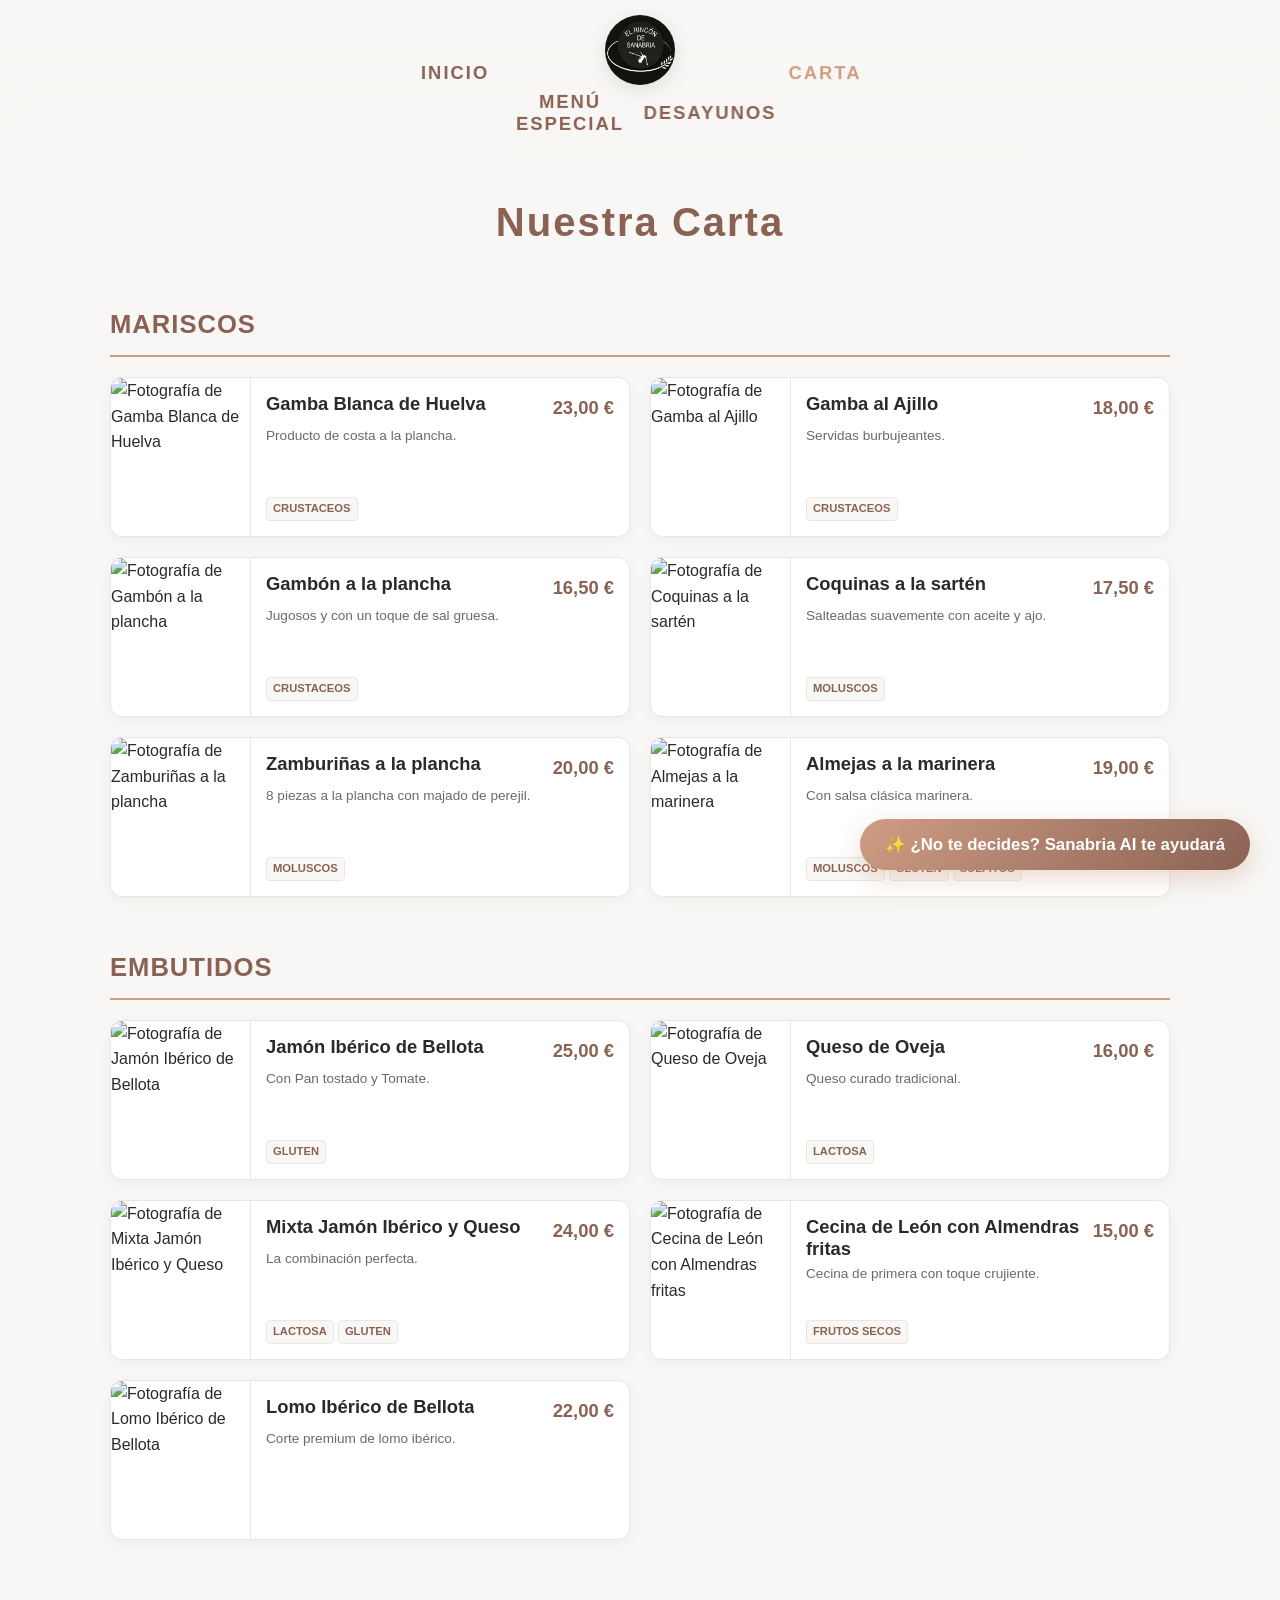
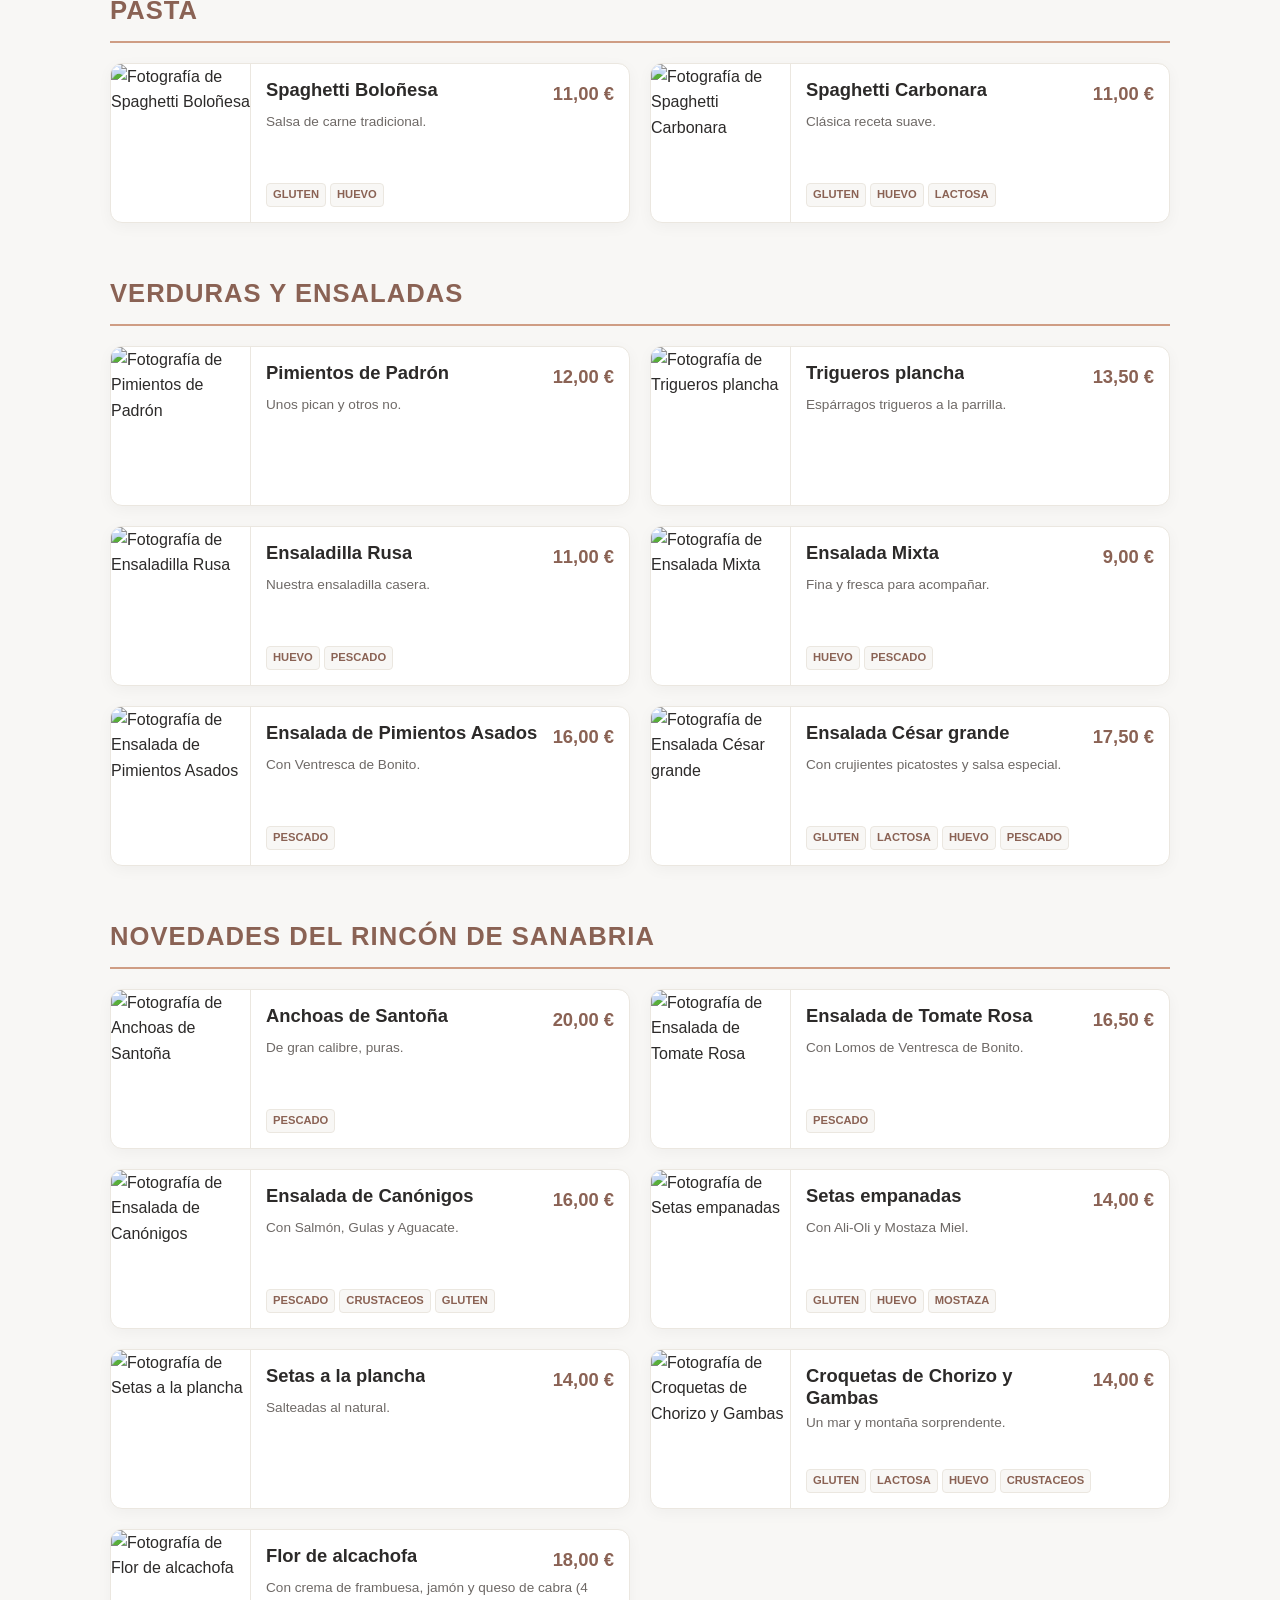
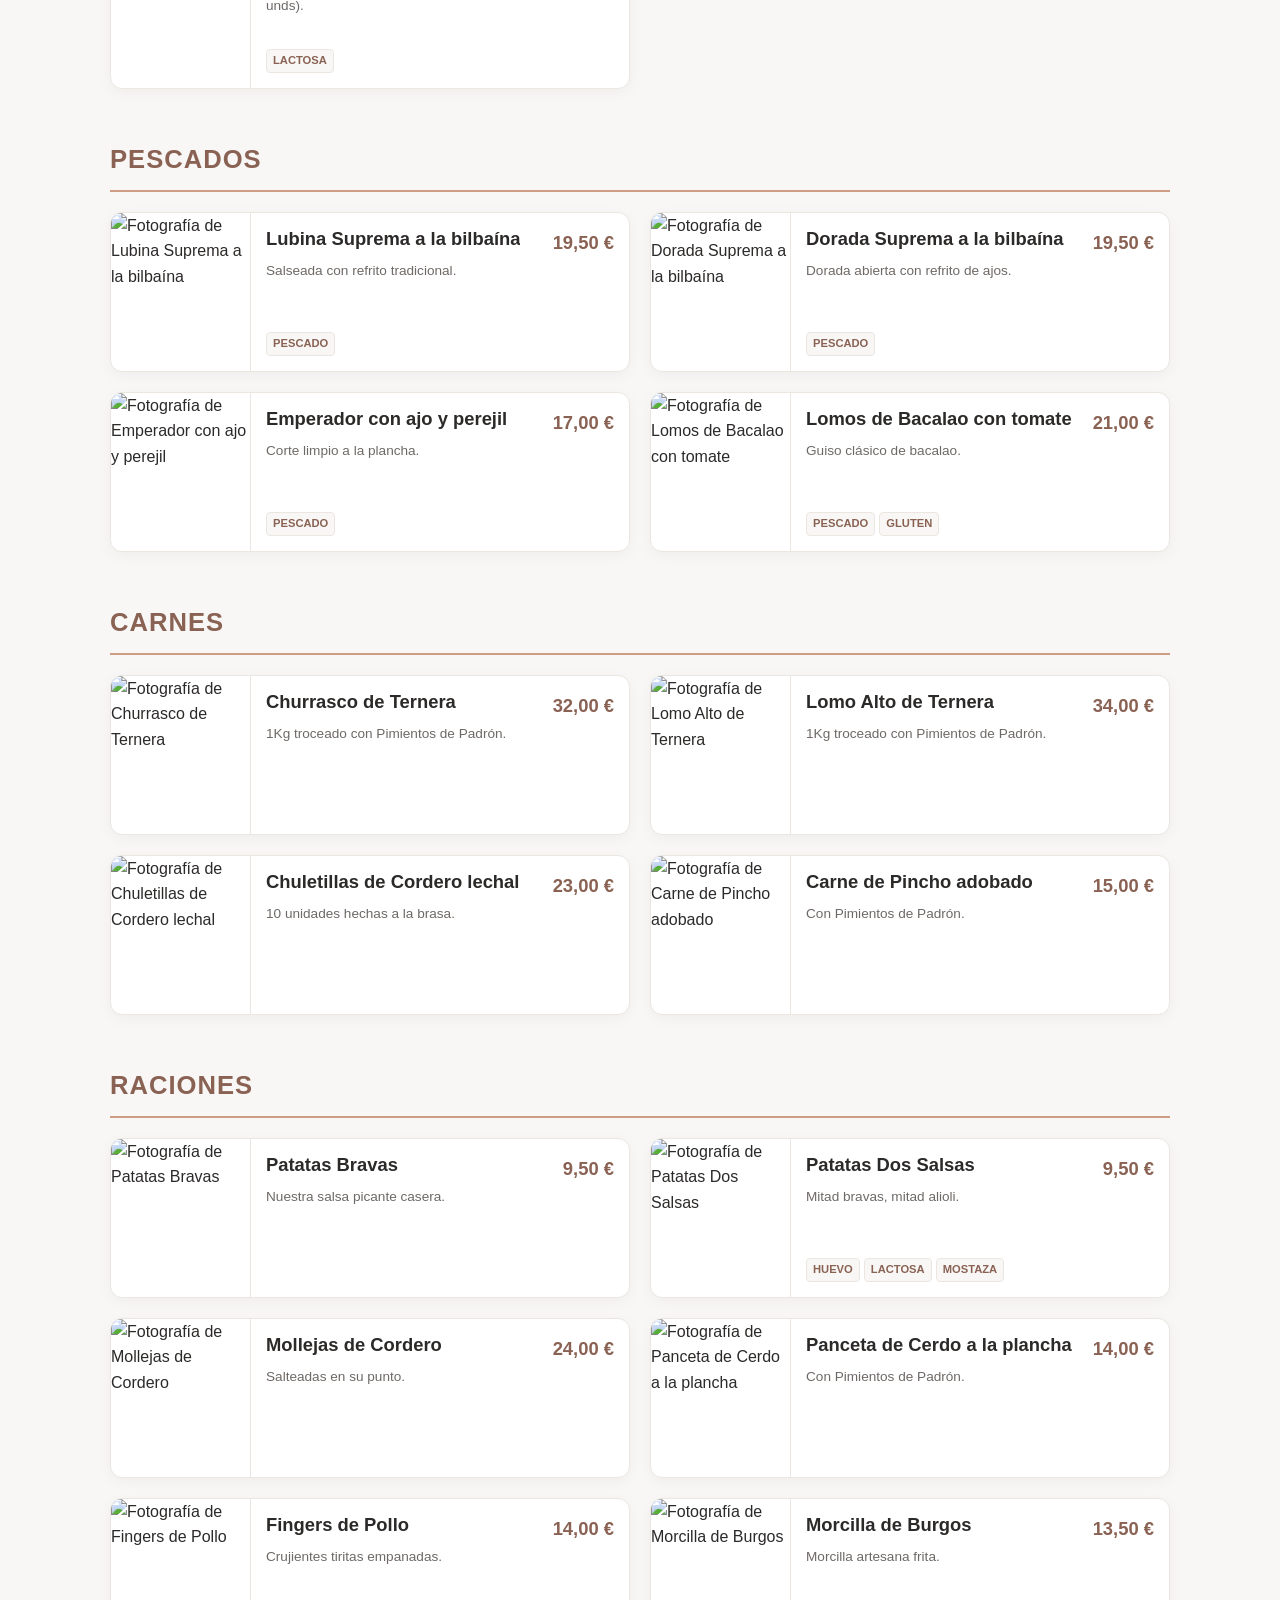
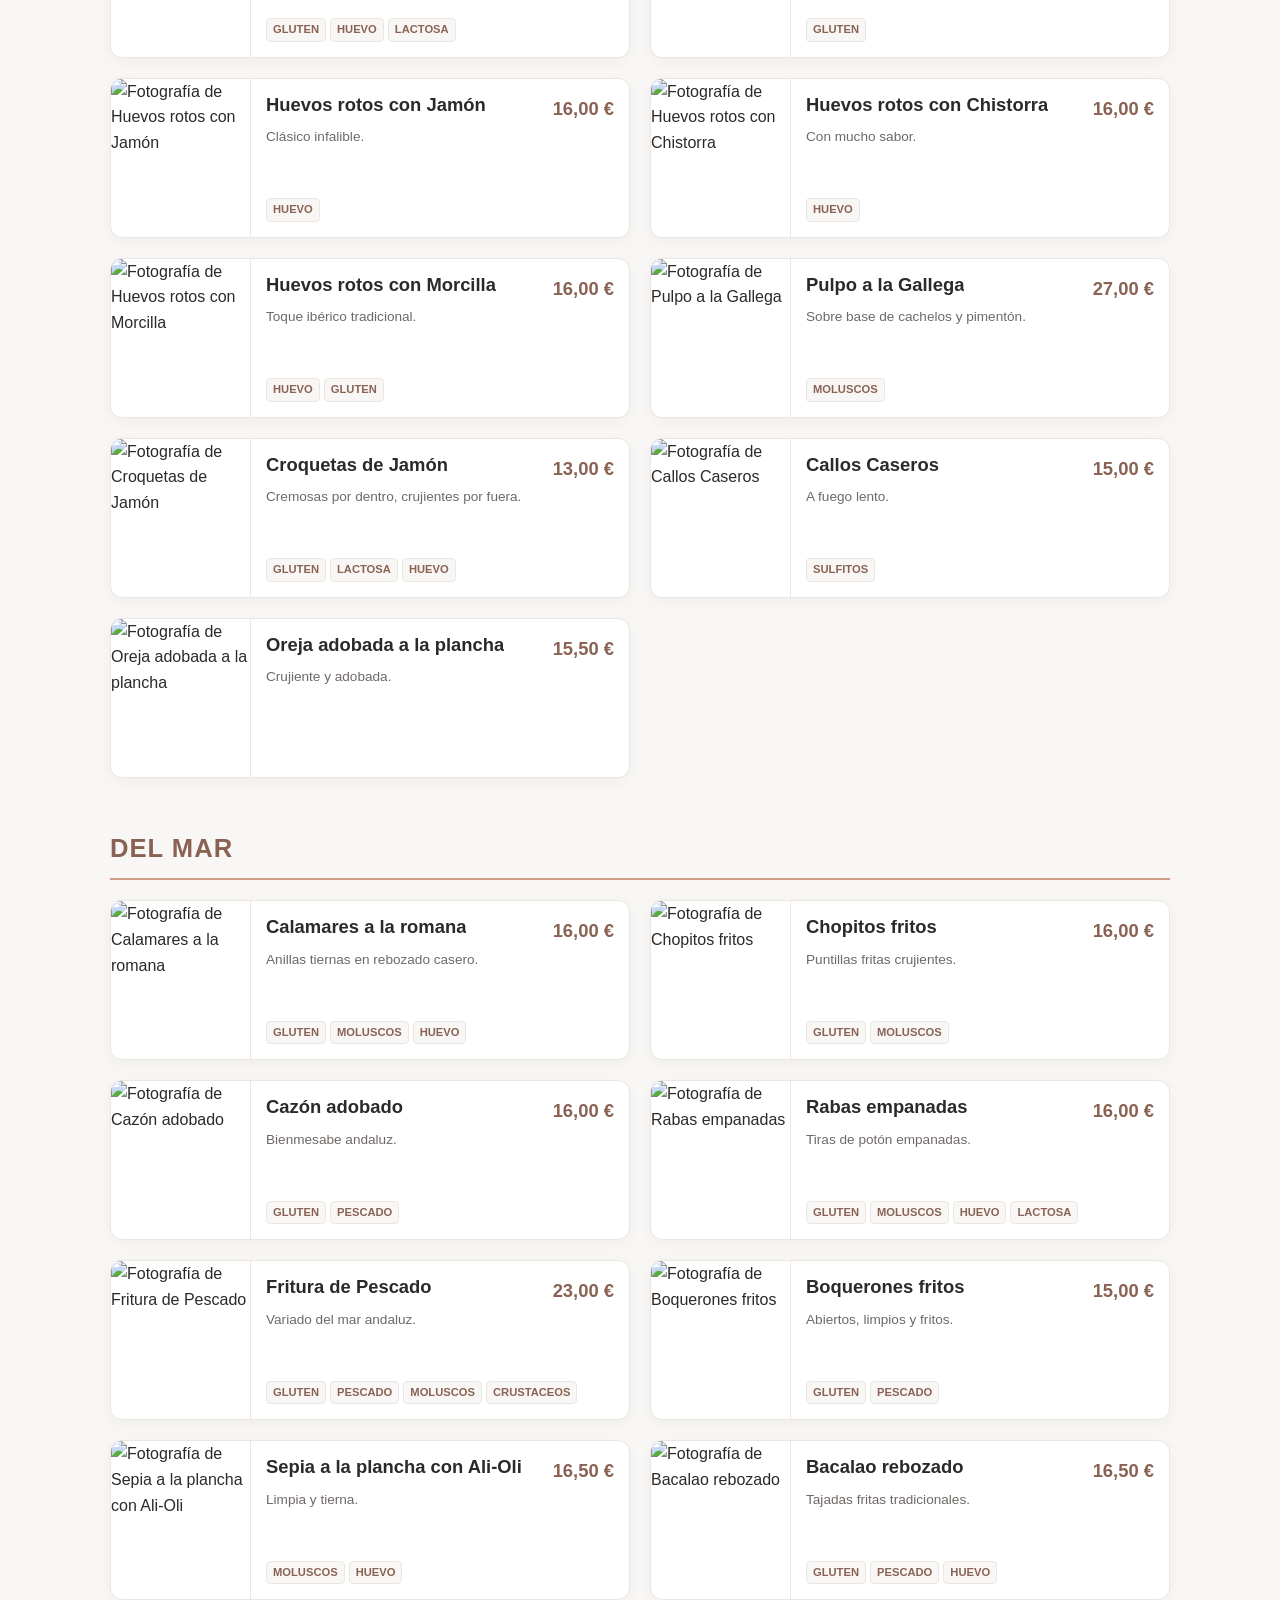
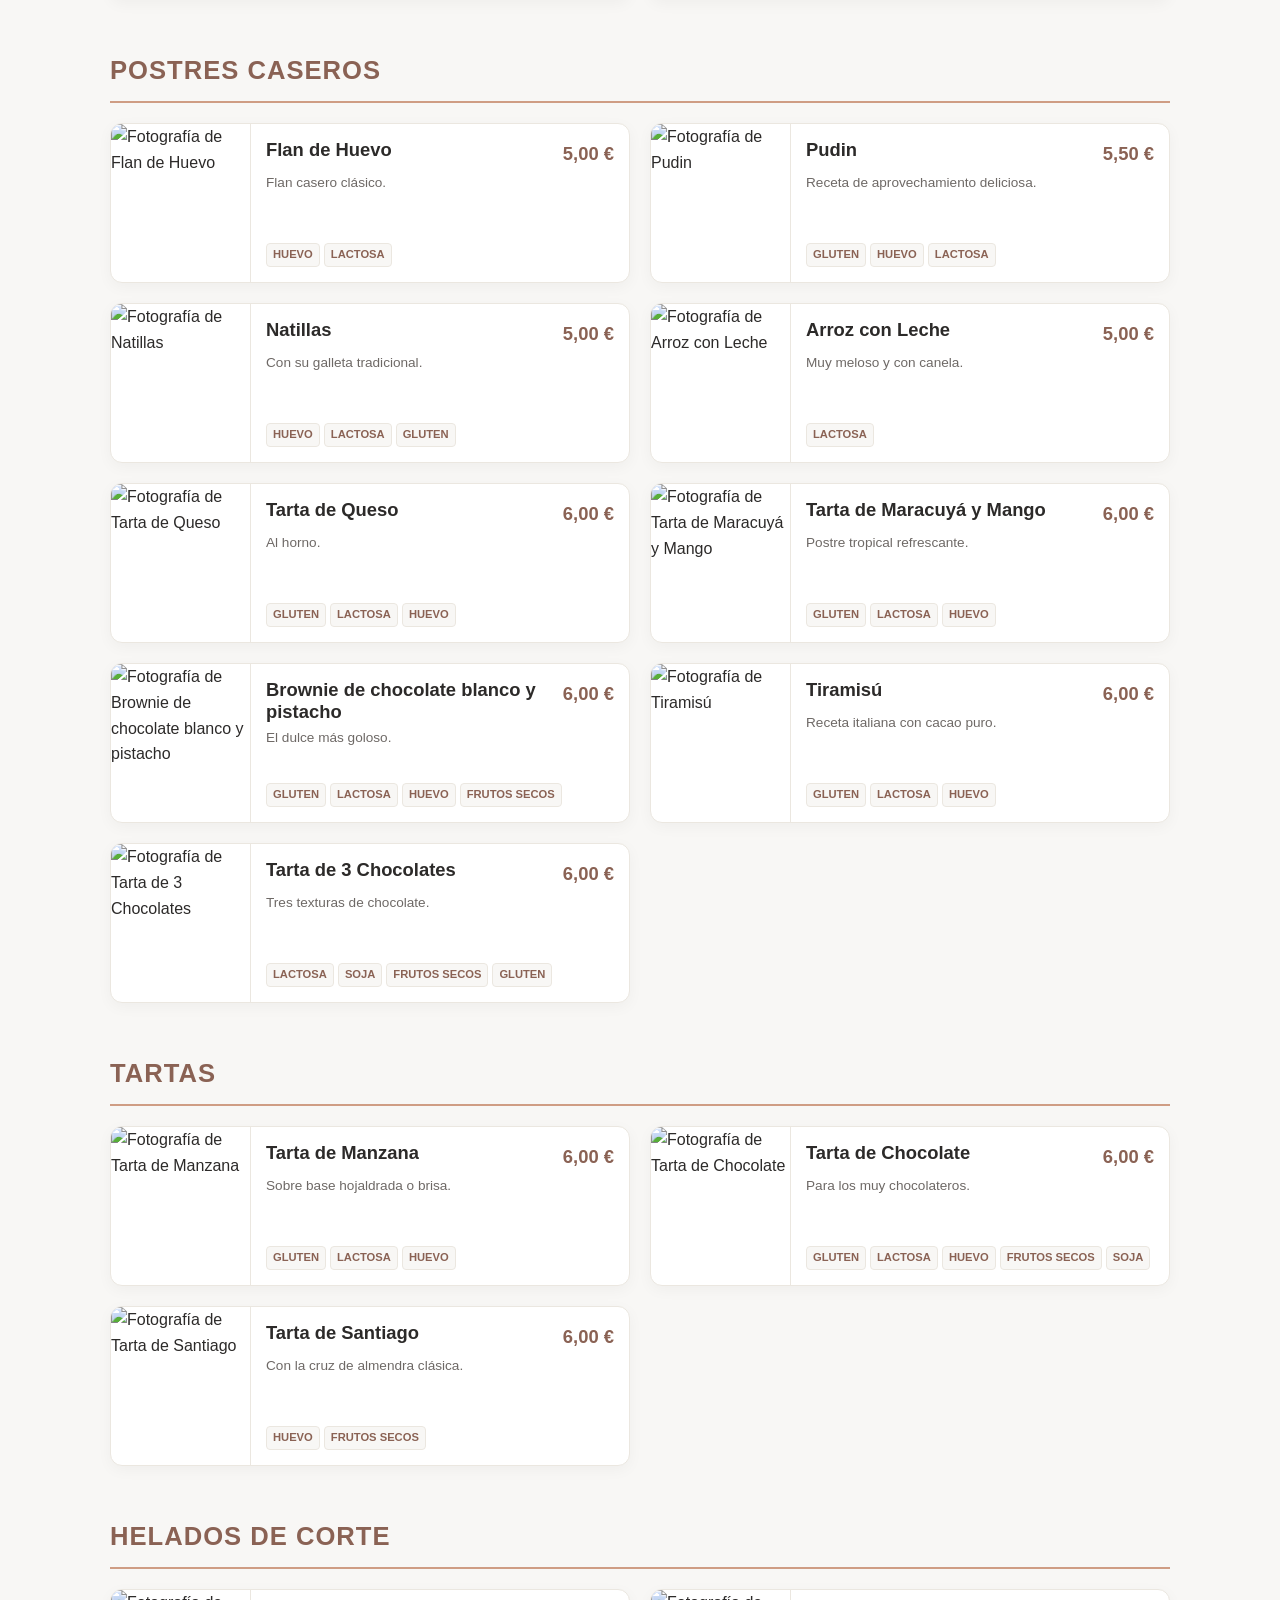
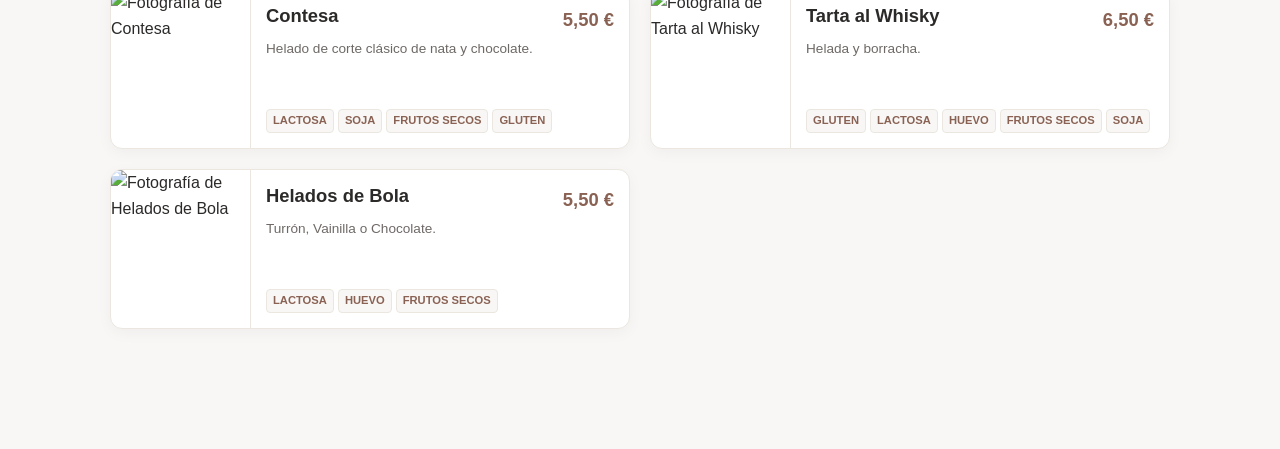
==== carta/carta.html @ c1ab72e9 "Versión inicial" ====
<!DOCTYPE html>
<html lang="es">
<head>
    <meta charset="UTF-8">
    <meta name="viewport" content="width=device-width, initial-scale=1.0">
    <title>Nuestra Carta Completa | El Rincón de Sanabria Madrid</title>
    <meta name="description" content="Explora la carta de El Rincón de Sanabria en Madrid. Deliciosas raciones clásicas, mariscos frescos de Huelva, carnes seleccionadas a la brasa y postres caseros tradicionales.">
    <link rel="stylesheet" href="../style.css">
    
    <script type="application/ld+json">
    {
      "@context": "https://schema.org",
      "@type": "Menu",
      "name": "Carta del Restaurante El Rincón de Sanabria",
      "description": "Menú completo que incluye mariscos, embutidos ibéricos, verduras, pescados frescos, carnes premium y repostería artesanal."
    }
    </script>
</head>
<body>
    <header class="top-nav">
        <div class="logo-container"><img src="../images/logo.png" alt="Logotipo Oficial El Rincón de Sanabria"></div>
        <nav class="nav-links">
            <a href="../index.html">Inicio</a>
            <a href="../menú especial/menu_especial.html">Menú<br>Especial</a>
            <a href="../desayunos/desayunos.html">Desayunos</a>
            <a href="carta.html" class="active">Carta</a>
        </nav>
    </header>

    <main class="container">
        <h1 class="text-center" style="font-size: 2.5rem; letter-spacing: 2px;">Nuestra Carta</h1>
        
        <section id="carta-container" style="padding-bottom: 80px;"></section>
    </main>

    <button class="ai-fab-floating" onclick="openWizard()" aria-label="Abrir recomendador de platos inteligente">
        ✨ ¿No te decides? Sanabria AI te ayudará
    </button>

    <div class="modal-overlay" id="modal-plato" role="dialog" aria-modal="true">
        <article class="modal-content">
            <button class="modal-close" onclick="cerrarPlato()" aria-label="Cerrar ventana">×</button>
            <img id="plato-img" class="dish-modal-img" src="" alt="Fotografía ampliada del plato seleccionado">
            <div class="dish-modal-body">
                <div style="display:flex; justify-content:space-between; align-items:flex-start; margin-bottom: 10px;">
                    <h2 id="plato-titulo" style="margin:0; line-height: 1.2; font-size: 1.5rem; color: var(--accent-terracotta);"></h2>
                    <span id="plato-precio" class="card-price" style="font-size: 1.4rem;"></span>
                </div>
                <p id="plato-desc" style="color:var(--text-muted); font-size:1.05rem; margin-bottom: 20px;"></p>
                <p id="plato-ingredientes" style="font-size:0.95rem; color: var(--text-main); margin-bottom: 10px;"></p>
                <div id="plato-alergenos" class="allergens-icons mt-2"></div>
            </div>
        </article>
    </div>

    <div class="modal-overlay" id="ia-modal" role="dialog" aria-modal="true">
        <div class="modal-content wizard-content">
            <button class="modal-close" onclick="closeWizard()" aria-label="Cerrar recomendador">×</button>
            
            <div class="wizard-step active" id="step-1">
                <h2 class="text-center" style="font-size:1.4rem;">Filtro de Alergias</h2>
                <div class="option-grid">
                    <button class="option-btn btn-allergy" data-val="gluten">Gluten</button>
                    <button class="option-btn btn-allergy" data-val="lactosa">Lactosa</button>
                    <button class="option-btn btn-allergy" data-val="crustaceos">Crustáceos</button>
                    <button class="option-btn btn-allergy" data-val="huevo">Huevo</button>
                    <button class="option-btn btn-allergy" data-val="pescado">Pescado</button>
                </div>
                <button class="btn-primary mt-2" onclick="nextStep(2)">Siguiente Paso</button>
            </div>

            <div class="wizard-step" id="step-2">
                <h2 class="text-center" style="font-size:1.4rem;">Ingredientes a evitar</h2>
                <input type="text" id="tags-input" class="tags-input" placeholder="Ej. cebolla, ajo... (Pulsa coma o Enter)">
                <div id="tags-container" style="min-height:40px"></div>
                <div class="flex-row">
                    <button class="btn-secondary" onclick="nextStep(1)">Atrás</button>
                    <button class="btn-primary" onclick="nextStep(3)">Siguiente</button>
                </div>
            </div>

            <div class="wizard-step" id="step-3">
                <h2 class="text-center" style="font-size:1.4rem;">¿Qué te apetece hoy?</h2>
                <div class="option-grid mt-2">
                    <button class="option-btn" onclick="procesarFiltros('ligero')">🥗 Algo ligero</button>
                    <button class="option-btn" onclick="procesarFiltros('tapeo')">🥘 Para compartir / Tapeo</button>
                    <button class="option-btn" onclick="procesarFiltros('contundente')">🥩 Contundente</button>
                    <button class="option-btn" onclick="procesarFiltros('dulce')">🍰 Dulce</button>
                </div>
                <button class="btn-secondary mt-2" onclick="nextStep(2)">Atrás</button>
            </div>

            <div class="wizard-step text-center" id="step-loading">
                <h2 style="color:var(--accent-terracotta)">Procesando... 🤖</h2>
                <p>Cruzando tus preferencias con nuestra cocina.</p>
            </div>

            <div class="wizard-step" id="step-results"></div>
        </div>
    </div>

    <script src="carta.js"></script>
</body>
</html>
---- style.css ----
/* ================= VARIABLES Y RESET (TEMA CLARO DEFINITIVO) ================= */
:root {
    --bg-color: #F8F7F5; 
    --surface-color: #FFFFFF; 
    --surface-light: #EBE7E0; 
    --text-main: #2C2A29; 
    --text-muted: #6E6966; 
    --accent-terracotta: #8a6254; 
    --accent-gold: #cf9d84; 
    --border-radius: 12px;
    --transition: all 0.3s cubic-bezier(0.25, 1, 0.5, 1);
}

* { box-sizing: border-box; margin: 0; padding: 0; font-family: 'Segoe UI', Tahoma, Geneva, Verdana, sans-serif; }

body { background-color: var(--bg-color); color: var(--text-main); line-height: 1.6; padding-top: 150px; overflow-x: hidden; }

/* ================= MENÚ SUPERIOR ================= */
.top-nav {
    position: fixed; top: 0; left: 0; width: 100%; height: 160px;
    display: flex; flex-direction: column; justify-content: flex-start; align-items: center;
    padding-top: 15px; z-index: 1000; pointer-events: none; 
}

.top-nav::before {
    content: ""; position: absolute; top: 0; left: 0; width: 100%; height: 100%;
    background: linear-gradient(180deg, rgba(248, 247, 245, 0.98) 0%, rgba(248, 247, 245, 0.85) 60%, transparent 100%);
    backdrop-filter: blur(12px); -webkit-backdrop-filter: blur(12px);
    mask-image: linear-gradient(to bottom, black 55%, transparent 100%);
    -webkit-mask-image: linear-gradient(to bottom, black 55%, transparent 100%);
    z-index: -1; pointer-events: none;
}

.top-nav * { pointer-events: auto; }

@keyframes logoCascade {
    0% { opacity: 0; transform: translate(-40px, 10px); }
    100% { opacity: 1; transform: translate(0, 0); }
}

.logo-container {
    position: relative; z-index: 10; opacity: 0;
    will-change: transform, opacity;
    animation: logoCascade 0.6s cubic-bezier(0.2, 0.8, 0.2, 1) forwards;
    animation-delay: 0.1s; 
}
.logo-container img { height: 70px; width: 70px; object-fit: cover; border-radius: 50%; filter: drop-shadow(0 4px 10px rgba(0,0,0,0.1)); }

.nav-links { position: relative; width: 100%; height: 40px; margin-top: 5px; }

.nav-links a {
    position: absolute; left: 50%; top: 50%; 
    background: transparent !important; text-decoration: none !important; border: none !important; outline: none !important;
    display: flex; flex-direction: column; justify-content: center; align-items: center; text-align: center; line-height: 1.2;
    color: var(--accent-terracotta); font-size: 1.15rem; font-weight: 800; letter-spacing: 2px; text-transform: uppercase;
    transition: color 0.3s ease, transform 0.3s ease;
    will-change: transform, opacity;
    opacity: 0;
    animation: windCascade 0.6s cubic-bezier(0.2, 0.8, 0.2, 1) forwards;
}

.nav-links a:nth-child(1) { --final-tX: -185px; --final-tY: -45px; animation-delay: 0.05s; } 
.nav-links a:nth-child(2) { --final-tX: -70px;  --final-tY: -5px;  animation-delay: 0.1s; } 
.nav-links a:nth-child(3) { --final-tX: 70px;   --final-tY: -5px;  animation-delay: 0.15s; } 
.nav-links a:nth-child(4) { --final-tX: 185px;  --final-tY: -45px; animation-delay: 0.2s; } 

@keyframes windCascade {
    0% { opacity: 0; transform: translate(calc(-50% + var(--final-tX) - 30px), calc(-50% + var(--final-tY) + 10px)); }
    100% { opacity: 1; transform: translate(calc(-50% + var(--final-tX)), calc(-50% + var(--final-tY))); }
}

.nav-links a:hover, .nav-links a.active {
    color: var(--accent-gold);
    transform: translate(calc(-50% + var(--final-tX)), calc(-50% + var(--final-tY) - 3px)) scale(1.05);
}

/* ================= DISEÑO BASE Y TARJETAS ================= */
.container { max-width: 1100px; margin: 0 auto; padding: 40px 20px; }
h1, h2, h3 { color: var(--accent-terracotta); margin-bottom: 15px; }
.text-center { text-align: center; }
.mt-2 { margin-top: 20px; } .mb-2 { margin-bottom: 20px; }

.category-title { font-size: 1.6rem; color: var(--accent-terracotta); margin: 50px 0 20px 0; text-transform: uppercase; border-bottom: 2px solid var(--accent-gold); padding-bottom: 10px; display: block; letter-spacing: 1px; }

.grid-menu { display: grid; grid-template-columns: repeat(auto-fill, minmax(300px, 1fr)); gap: 20px; margin-top: 30px; }
.card { background: var(--surface-color); border-radius: var(--border-radius); overflow: hidden; box-shadow: 0 4px 15px rgba(0,0,0,0.04); border: 1px solid var(--surface-light); display: flex; flex-direction: column; height: auto; min-height: 420px; color: var(--text-main); }
.card-img { width: 100%; height: 200px; min-height: 200px; object-fit: cover; }
.card-body { padding: 20px; flex-grow: 1; display: flex; flex-direction: column; }
.card-header { display: flex; justify-content: space-between; align-items: flex-start; margin-bottom: 10px; }
.card-title { font-size: 1.15rem; font-weight: 700; color: var(--text-main); margin: 0; line-height: 1.3; }
.card-price { color: var(--accent-terracotta); font-weight: 800; font-size: 1.15rem; white-space: nowrap; }
.card-desc { color: var(--text-muted); font-size: 0.9rem; margin-bottom: 15px; }

/* ================= TARJETAS HORIZONTALES (LA CARTA) ================= */
.grid-menu-horizontal { display: grid; grid-template-columns: repeat(auto-fill, minmax(450px, 1fr)); gap: 20px; }
.card-horizontal {
    background: var(--surface-color); 
    border-radius: var(--border-radius); 
    overflow: hidden;
    box-shadow: 0 4px 15px rgba(0,0,0,0.04); 
    border: 1px solid var(--surface-light);
    display: flex; flex-direction: row; cursor: pointer; transition: var(--transition); 
    height: 160px; /* <--- FIJADO: Para que sean todas iguales en PC */
    color: var(--text-main);
}
.card-horizontal:hover { transform: translateY(-4px); border-color: var(--accent-gold); box-shadow: 0 8px 25px rgba(0,0,0,0.08); }
.card-img-left { width: 140px; min-width: 140px; height: 100%; object-fit: cover; border-right: 1px solid var(--surface-light); }
.card-body-horizontal { padding: 15px; display: flex; flex-direction: column; width: 100%; overflow: hidden; }
.card-header-horizontal { display: flex; justify-content: space-between; align-items: flex-start; margin-bottom: 5px; gap: 10px; }
.card-title-horizontal { font-size: 1.15rem; font-weight: 700; color: var(--text-main); margin: 0; line-height: 1.2; display: -webkit-box; -webkit-line-clamp: 2; -webkit-box-orient: vertical; overflow: hidden; }
.card-desc-horizontal { color: var(--text-muted); font-size: 0.85rem; line-height: 1.3; display: -webkit-box; -webkit-line-clamp: 2; -webkit-box-orient: vertical; overflow: hidden; margin-bottom: 5px; }
.allergens-icons { margin-top: auto; display: flex; flex-wrap: wrap; gap: 4px; overflow: hidden; max-height: 24px; }
.allergens-icons span { display: inline-block; background: var(--bg-color); border: 1px solid var(--surface-light); padding: 2px 6px; border-radius: 4px; color: var(--accent-terracotta); font-weight: 700; font-size: 0.70rem; white-space: nowrap; }

/* ================= CUADRO DE MENÚ ESPECIAL ================= */
.special-menu-box { background: var(--surface-color); border: 2px solid var(--accent-gold); padding: 50px 40px; border-radius: var(--border-radius); text-align: center; box-shadow: 0 10px 30px rgba(0,0,0,0.03); max-width: 750px; margin: 20px auto 60px; color: var(--text-main); }
.special-menu-box h3 { font-size: 1.3rem; letter-spacing: 1px; margin-top: 30px; color: var(--accent-terracotta); text-transform: uppercase; font-weight: 700; }
.special-menu-list { list-style: none; padding: 0; margin: 15px 0 30px; }
.special-menu-list li { margin-bottom: 10px; font-size: 1.1rem; color: var(--text-main); }

/* ================= BOTONES FLOTANTES Y MODALES ================= */
.ai-fab-floating {
    position: fixed; bottom: 30px; right: 30px; z-index: 1000;
    background: linear-gradient(135deg, var(--accent-gold), var(--accent-terracotta));
    color: #ffffff; border: none; padding: 15px 25px; font-size: 1.05rem; font-weight: bold;
    border-radius: 50px; cursor: pointer; box-shadow: 0 8px 25px rgba(207, 157, 132, 0.4);
    transition: transform 0.2s ease, box-shadow 0.2s ease;
}
.ai-fab-floating:active { transform: scale(0.95); }

.scroll-action-btn {
    position: fixed; left: 30px; bottom: 30px; z-index: 1000;
    width: 55px; height: 55px; background: var(--surface-color);
    border: 1px solid var(--surface-light); border-radius: 50%;
    display: flex; justify-content: center; align-items: center;
    cursor: pointer; box-shadow: 0 4px 15px rgba(0,0,0,0.08);
    transition: all 0.5s cubic-bezier(0.25, 1, 0.5, 1);
}
.scroll-action-btn:hover { background: var(--accent-gold); border-color: var(--accent-gold); }
.scroll-arrow { width: 14px; height: 14px; border-bottom: 3px solid var(--accent-terracotta); border-right: 3px solid var(--accent-terracotta); transform: translateY(-3px) rotate(45deg); transition: all 0.3s ease; }
.scroll-action-btn:hover .scroll-arrow { border-color: #ffffff; }
.scroll-action-btn.flipped { transform: rotate(180deg); }

/* MODAL / POPUPS */
.modal-overlay {
    position: fixed; top: 0; left: 0; width: 100%; height: 100%;
    background: rgba(248, 247, 245, 0.85); backdrop-filter: blur(8px);
    display: flex; justify-content: center; align-items: center; z-index: 2000; padding: 20px;
    opacity: 0; visibility: hidden; transition: opacity 0.3s ease, visibility 0.3s ease;
}
.modal-overlay.active { opacity: 1; visibility: visible; }
.modal-content {
    background: var(--surface-color); width: 100%; max-width: 500px;
    border-radius: var(--border-radius); position: relative; max-height: 90vh; overflow-y: auto; 
    box-shadow: 0 20px 50px rgba(0,0,0,0.15); transform: scale(0.8); transition: transform 0.4s cubic-bezier(0.175, 0.885, 0.32, 1.275);
    border: 1px solid var(--surface-light);
}
.modal-overlay.active .modal-content { transform: scale(1); }
.dish-modal-img { width: 100%; height: 250px; object-fit: cover; border-bottom: 1px solid var(--surface-light); }
.dish-modal-body { padding: 30px; }
.modal-close {
    position: absolute; top: 15px; right: 15px; background: rgba(255,255,255,0.9); border: 1px solid var(--surface-light); color: var(--text-main);
    width: 35px; height: 35px; border-radius: 50%; font-size: 1.2rem; cursor: pointer; display: flex; justify-content: center; align-items: center;
    transition: background 0.2s; backdrop-filter: blur(4px); box-shadow: 0 2px 10px rgba(0,0,0,0.1);
}
.modal-close:hover { background: var(--accent-gold); color: white; border-color: var(--accent-gold); }

/* WIZARD IA (EL BOT DE LA CARTA) */
.wizard-content { padding: 30px; }
.wizard-step { display: none; flex-direction: column; gap: 15px; }
.wizard-step.active { display: flex; animation: fadeIn 0.3s; }
@keyframes fadeIn { from { opacity: 0; transform: translateY(10px); } to { opacity: 1; transform: translateY(0); } }
.option-grid { display: flex; flex-wrap: wrap; gap: 10px; justify-content: center; }
.option-btn { background: var(--bg-color); color: var(--text-main); border: 1px solid var(--surface-light); padding: 10px 15px; border-radius: 8px; cursor: pointer; flex-grow: 1; text-align: center; transition: all 0.2s;}
.option-btn.selected { background: rgba(207, 157, 132, 0.15); border-color: var(--accent-gold); color: var(--accent-terracotta); font-weight: bold;}
.tags-input { width: 100%; background: var(--bg-color); border: 1px solid var(--surface-light); padding: 12px; border-radius: 8px; color: var(--text-main); outline: none; margin-bottom: 10px;}
.tag { background: var(--accent-gold); color: #fff; padding: 4px 10px; border-radius: 12px; font-size: 0.85rem; display: inline-flex; align-items: center; gap: 5px; margin: 2px;}
.btn-primary { background: var(--accent-terracotta); color: white; border: none; padding: 12px; border-radius: 8px; cursor: pointer; font-weight: bold; width: 100%; margin-top: 10px; transition: 0.2s;}
.btn-primary:active { transform: scale(0.95); }
.btn-secondary { background: transparent; color: var(--text-muted); border: 1px solid var(--text-muted); padding: 12px; border-radius: 8px; cursor: pointer; width: 100%; margin-top: 10px;}
.flex-row { display: flex; gap: 10px; }


/* ================= SECCIÓN COMPLEMENTOS (SERVICIOS Y PAGOS) ================= */
.services-section { padding: 60px 20px; background-color: var(--bg-color); border-top: 1px solid var(--surface-light); }
.services-grid { display: flex; flex-wrap: wrap; justify-content: center; gap: 40px; margin-top: 40px; max-width: 1000px; margin-inline: auto; }
.service-item { display: flex; flex-direction: column; align-items: center; text-align: center; width: 130px; color: var(--accent-terracotta); }
.service-item i { font-size: 2.5rem; margin-bottom: 15px; color: var(--accent-terracotta); transition: transform 0.3s; }
.service-item:hover i { transform: scale(1.1); }
.service-item span { font-size: 0.9rem; color: var(--text-main); font-weight: 500; }

.payments-section { padding: 50px 20px; background-color: #A39B98; color: white; text-align: center; }
.payments-section h2 { color: white; border: none; font-size: 2rem; }
.payments-grid { display: flex; flex-wrap: wrap; justify-content: center; gap: 40px; margin-top: 30px; max-width: 900px; margin-inline: auto; }
.payment-item { display: flex; flex-direction: column; align-items: center; }
.payment-item i { font-size: 3.5rem; margin-bottom: 10px; }
.payment-item span { font-size: 0.9rem; font-weight: bold; }

/* ================= FOOTER ================= */
.main-footer { background-color: #3B3633; color: white; padding: 60px 20px 20px; font-size: 0.95rem; }
.footer-content { display: flex; flex-wrap: wrap; justify-content: space-between; max-width: 1100px; margin: 0 auto; gap: 40px; }
.footer-contact { display: flex; flex-direction: column; gap: 15px; max-width: 400px; }
.contact-row { display: flex; align-items: flex-start; gap: 15px; }
.contact-row i { font-size: 1.2rem; margin-top: 3px; }
.contact-row a, .contact-row span { color: white; text-decoration: none; transition: color 0.3s; }
.contact-row a:hover { color: var(--accent-gold); }
.btn-mapa { display: inline-block; background: var(--accent-gold); color: white; padding: 10px 20px; border-radius: 6px; font-weight: bold; text-decoration: none; border: none; margin-top: 10px; transition: 0.3s; width: fit-content; }
.btn-mapa:hover { background: var(--accent-terracotta); }
.footer-message h3 { color: white; font-size: 1.8rem; margin-bottom: 15px; }
.footer-bottom { max-width: 1100px; margin: 50px auto 0; padding-top: 20px; border-top: 1px solid rgba(255,255,255,0.1); display: flex; flex-wrap: wrap; justify-content: space-between; align-items: center; font-size: 0.85rem; color: #b3b3b3; }
.footer-links a { color: #b3b3b3; text-decoration: none; margin-left: 15px; }
.footer-links a:hover { color: white; }

/* ================= CARRUSEL INICIO ================= */
.carousel-wrapper { position: relative; width: 100%; height: 70vh; min-height: 450px; max-height: 700px; overflow: hidden; margin-bottom: 30px; margin-top: -60px; }
.carousel-wrapper::before { content: ""; position: absolute; top: 0; left: 0; width: 100%; height: 150px; background: linear-gradient(to bottom, rgba(248, 247, 245, 0.8) 0%, transparent 100%); z-index: 5; pointer-events: none; }
.carousel-track { display: flex; width: 100%; height: 100%; overflow-x: auto; overflow-y: hidden; scroll-snap-type: x mandatory; -ms-overflow-style: none; scrollbar-width: none; }
.carousel-track::-webkit-scrollbar { display: none; }
.carousel-slide { position: relative; flex: 0 0 100%; width: 100%; height: 100%; scroll-snap-align: start; scroll-snap-stop: always; }
.carousel-img { width: 100%; height: 100%; object-fit: cover; }
.carousel-text-container { position: absolute; bottom: 0; left: 0; width: 100%; padding: 120px 20px 50px 20px; background: linear-gradient(to top, var(--bg-color) 0%, rgba(248,247,245,0.95) 45%, transparent 100%); display: flex; flex-direction: column; align-items: center; justify-content: flex-end; text-align: center; }
.carousel-text-container h1, .carousel-text-container h2 { font-size: 2.2rem; margin-bottom: 5px; line-height: 1.2; color: var(--accent-terracotta); }
.carousel-text-container p { font-size: 1.05rem; margin-bottom: 10px; color: var(--text-main); max-width: 800px; }
.btn-hero { display: inline-block; margin-top: 10px; padding: 12px 30px; background-color: var(--accent-gold); color: #fff; text-decoration: none; font-size: 1.05rem; font-weight: bold; border-radius: 30px; box-shadow: 0 4px 15px rgba(207, 157, 132, 0.5); transition: all 0.3s ease; pointer-events: auto; }
.btn-hero:hover { background: var(--accent-terracotta); transform: translateY(-3px); box-shadow: 0 6px 20px rgba(138, 98, 84, 0.4); }
.carousel-btn { position: absolute; top: 50%; transform: translateY(-50%); background: rgba(255, 255, 255, 0.8); color: var(--accent-terracotta); border: 1px solid var(--surface-light); width: 50px; height: 50px; border-radius: 50%; font-size: 1.5rem; cursor: pointer; z-index: 10; display: flex; justify-content: center; align-items: center; backdrop-filter: blur(5px); transition: all 0.3s ease; box-shadow: 0 4px 10px rgba(0,0,0,0.1); }
.carousel-btn:hover { background: var(--accent-gold); color: white; border-color: var(--accent-gold); transform: translateY(-50%) scale(1.1); }
.carousel-prev { left: 30px; } .carousel-next { right: 30px; }
.carousel-indicators { position: absolute; bottom: 15px; left: 50%; transform: translateX(-50%); display: flex; gap: 10px; z-index: 10; align-items: center; }
.indicator-dot { width: 14px; height: 8px; background: rgba(0,0,0,0.15); border-radius: 8px; cursor: pointer; transition: all 0.4s cubic-bezier(0.25, 1, 0.5, 1); pointer-events: auto; }
.indicator-dot.active { background: var(--accent-terracotta); width: 32px; box-shadow: 0 0 12px rgba(138, 98, 84, 0.4); }

/* ================= DISPOSITIVOS MÓVILES (REGLAS DE SIMETRÍA) ================= */
@media (max-width: 768px) {
    body { padding-top: 140px; }
    .top-nav { height: 140px; padding-top: 10px; }
    .logo-container img { height: 55px; width: 55px; } 
    
    .nav-links a { font-size: 0.95rem; letter-spacing: 1px; }
    .nav-links a:nth-child(1) { --final-tX: -135px; --final-tY: -35px; }
    .nav-links a:nth-child(2) { --final-tX: -55px;  --final-tY: 0px; }
    .nav-links a:nth-child(3) { --final-tX: 55px;   --final-tY: 0px; }
    .nav-links a:nth-child(4) { --final-tX: 135px;  --final-tY: -35px; }
    
    .grid-menu-horizontal { grid-template-columns: 1fr; }
    
    /* <--- AQUÍ ESTÁ LA MAGIA PARA LA SIMETRÍA EN MÓVIL ---> */
    .card-horizontal { height: 150px; } /* Altura fija para forzar simetría perfecta */
    .card-img-left { width: 120px; min-width: 120px; }
    .card-title-horizontal { font-size: 1.05rem; }
    
    .ai-fab-floating { bottom: 20px; right: 20px; padding: 12px 20px; font-size: 0.95rem; }
    .scroll-action-btn { bottom: 20px; left: 20px; width: 45px; height: 45px; }
    .category-title { font-size: 1.4rem; margin-top: 40px; }
    
    .carousel-wrapper { height: 55vh; min-height: 400px; }
    .carousel-text-container h1, .carousel-text-container h2 { font-size: 1.7rem; }
    .carousel-text-container p { font-size: 0.95rem; padding: 0 10px; }
    .carousel-btn { display: none !important; }
    .carousel-text-container { padding: 80px 15px 45px 15px; }

    .footer-content { flex-direction: column; gap: 30px; text-align: center; }
    .footer-contact { align-items: center; margin: 0 auto; }
    .contact-row { justify-content: center; }
    .footer-message { align-items: center; }
    .footer-bottom { flex-direction: column; text-align: center; gap: 10px; }
    .footer-links a { margin: 0 5px; }
}
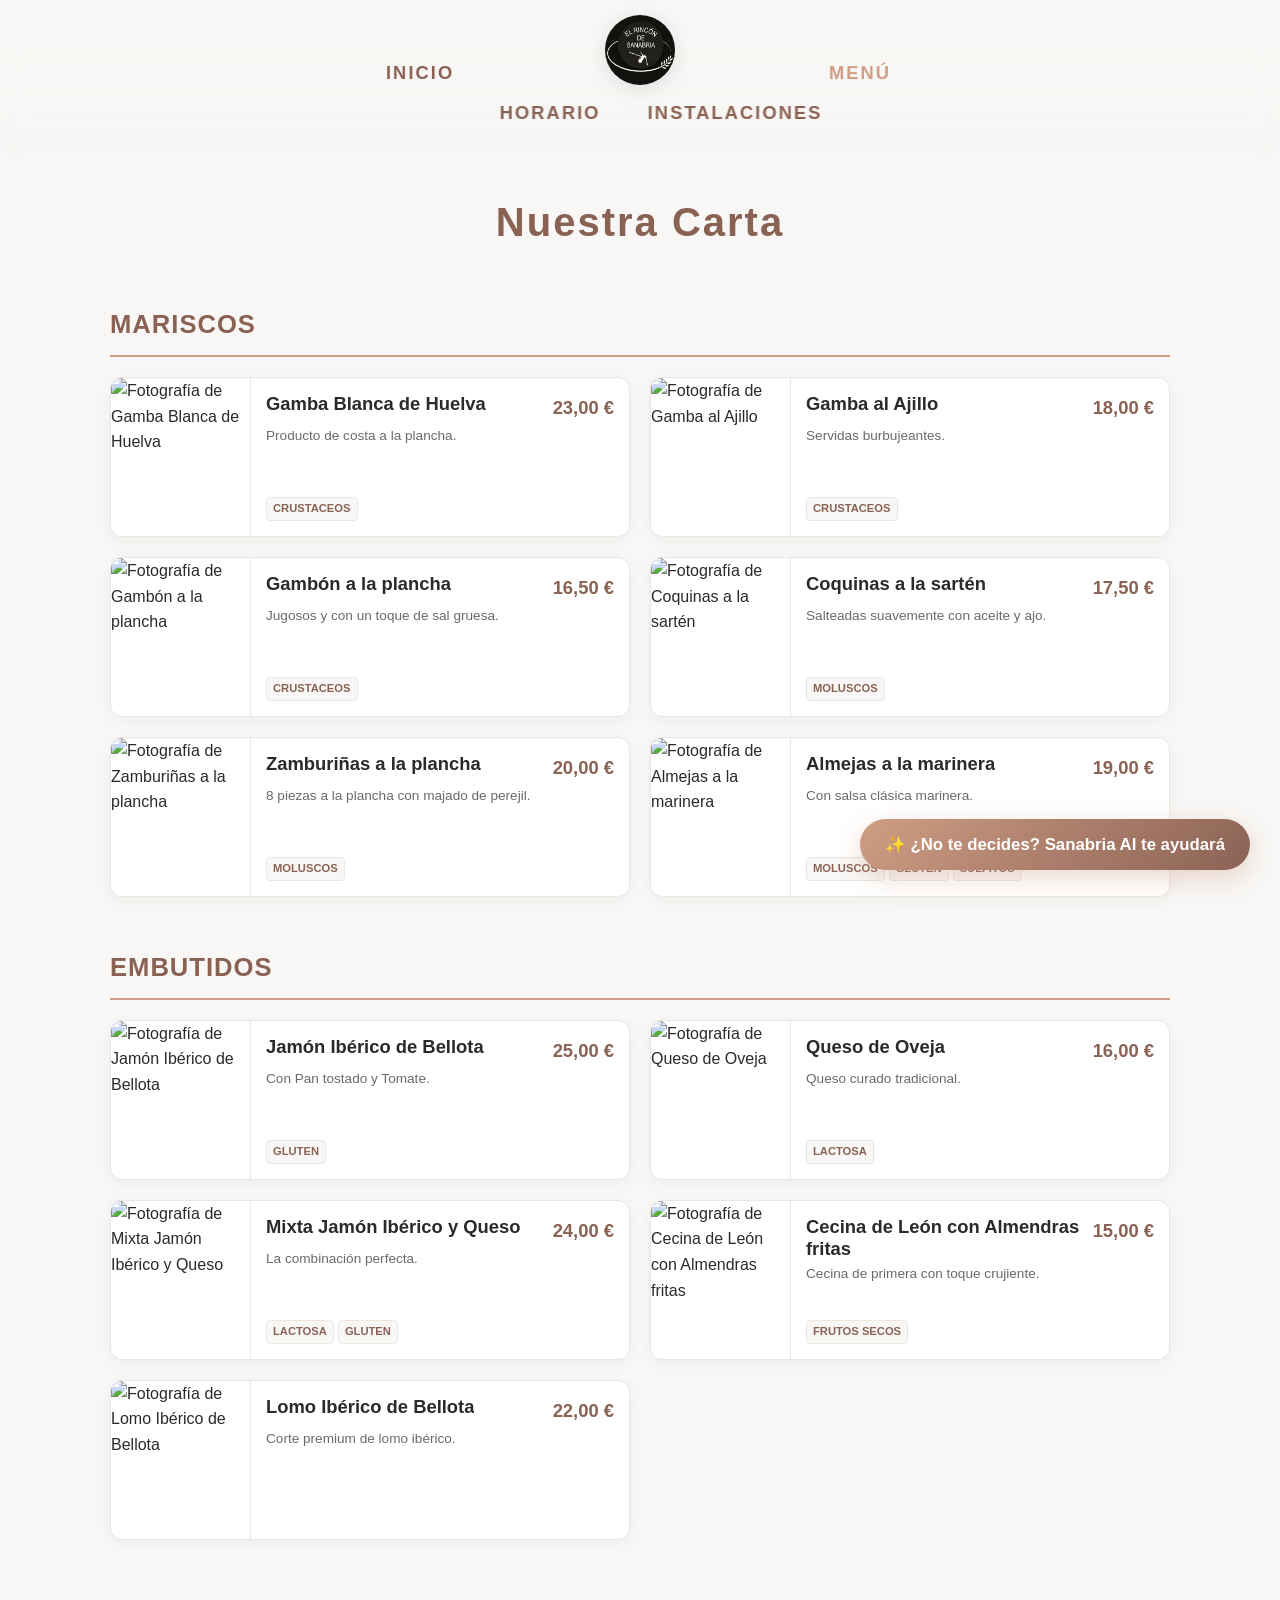
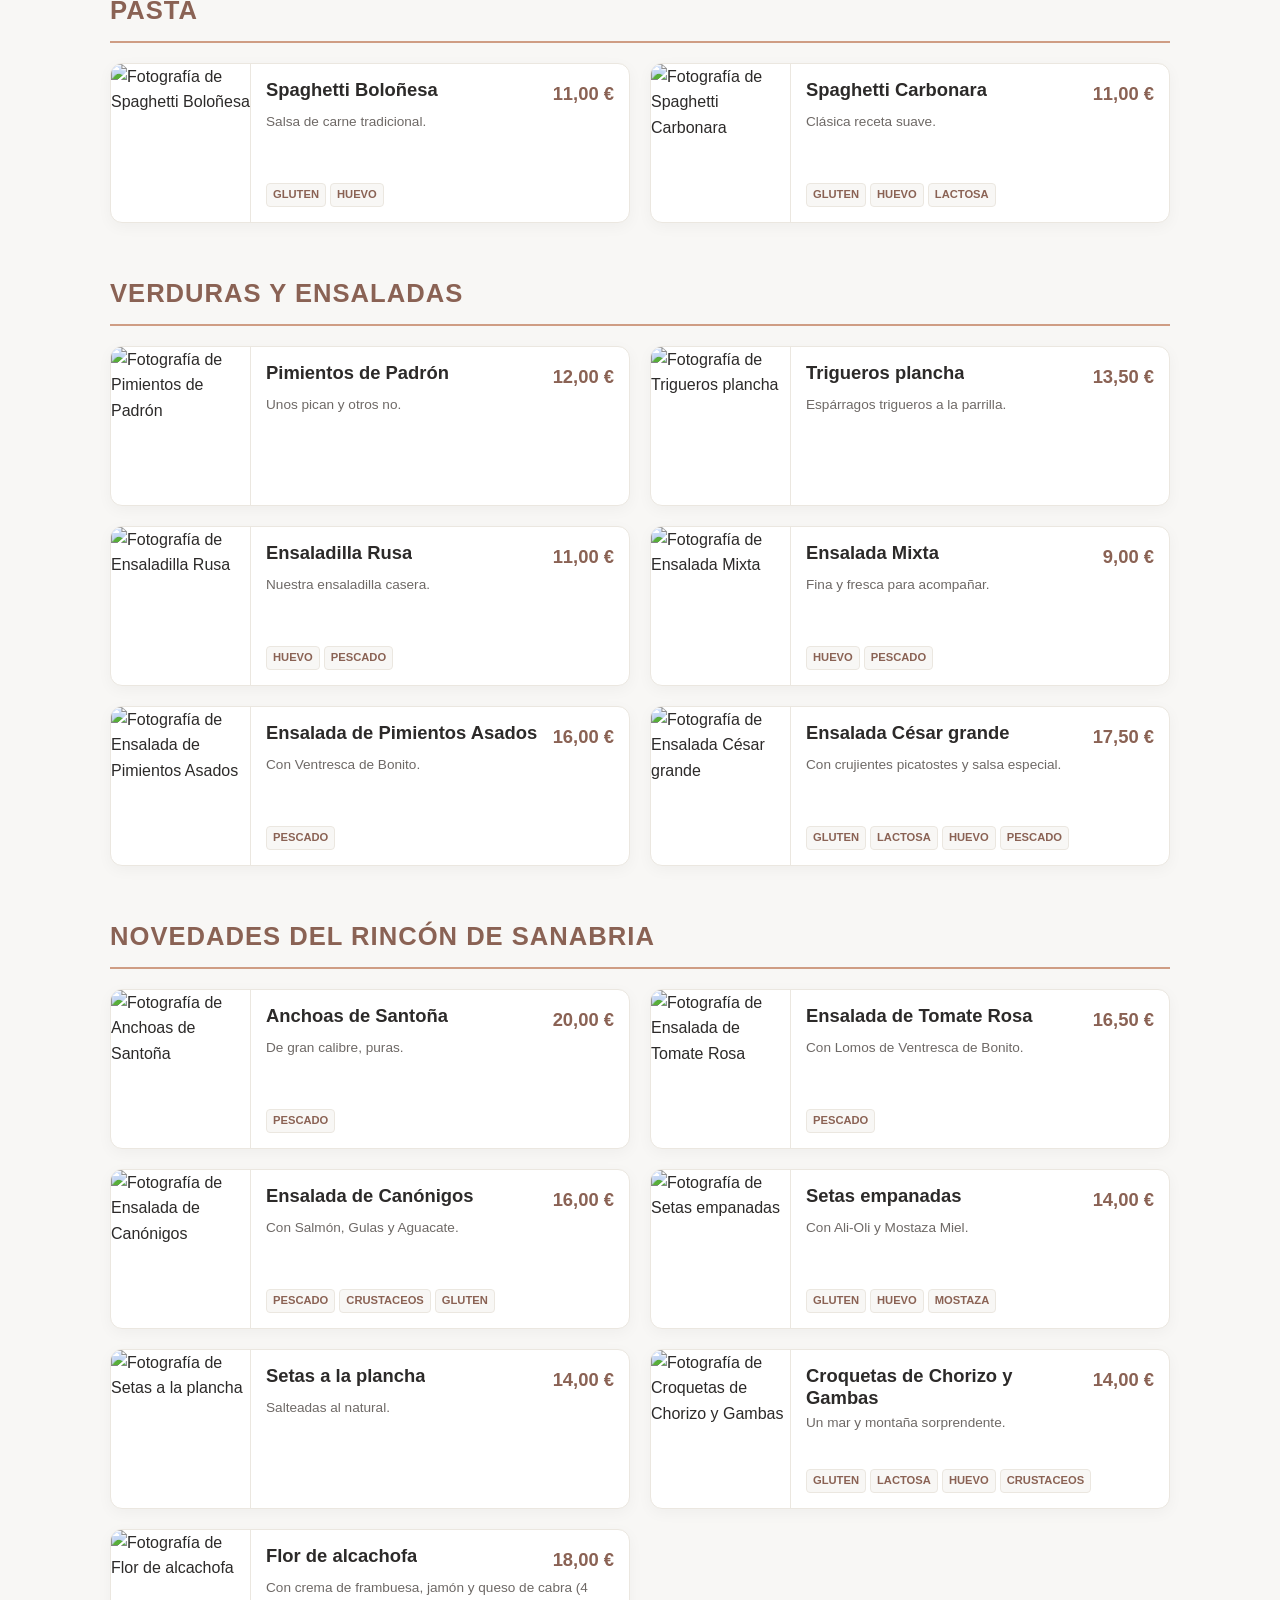
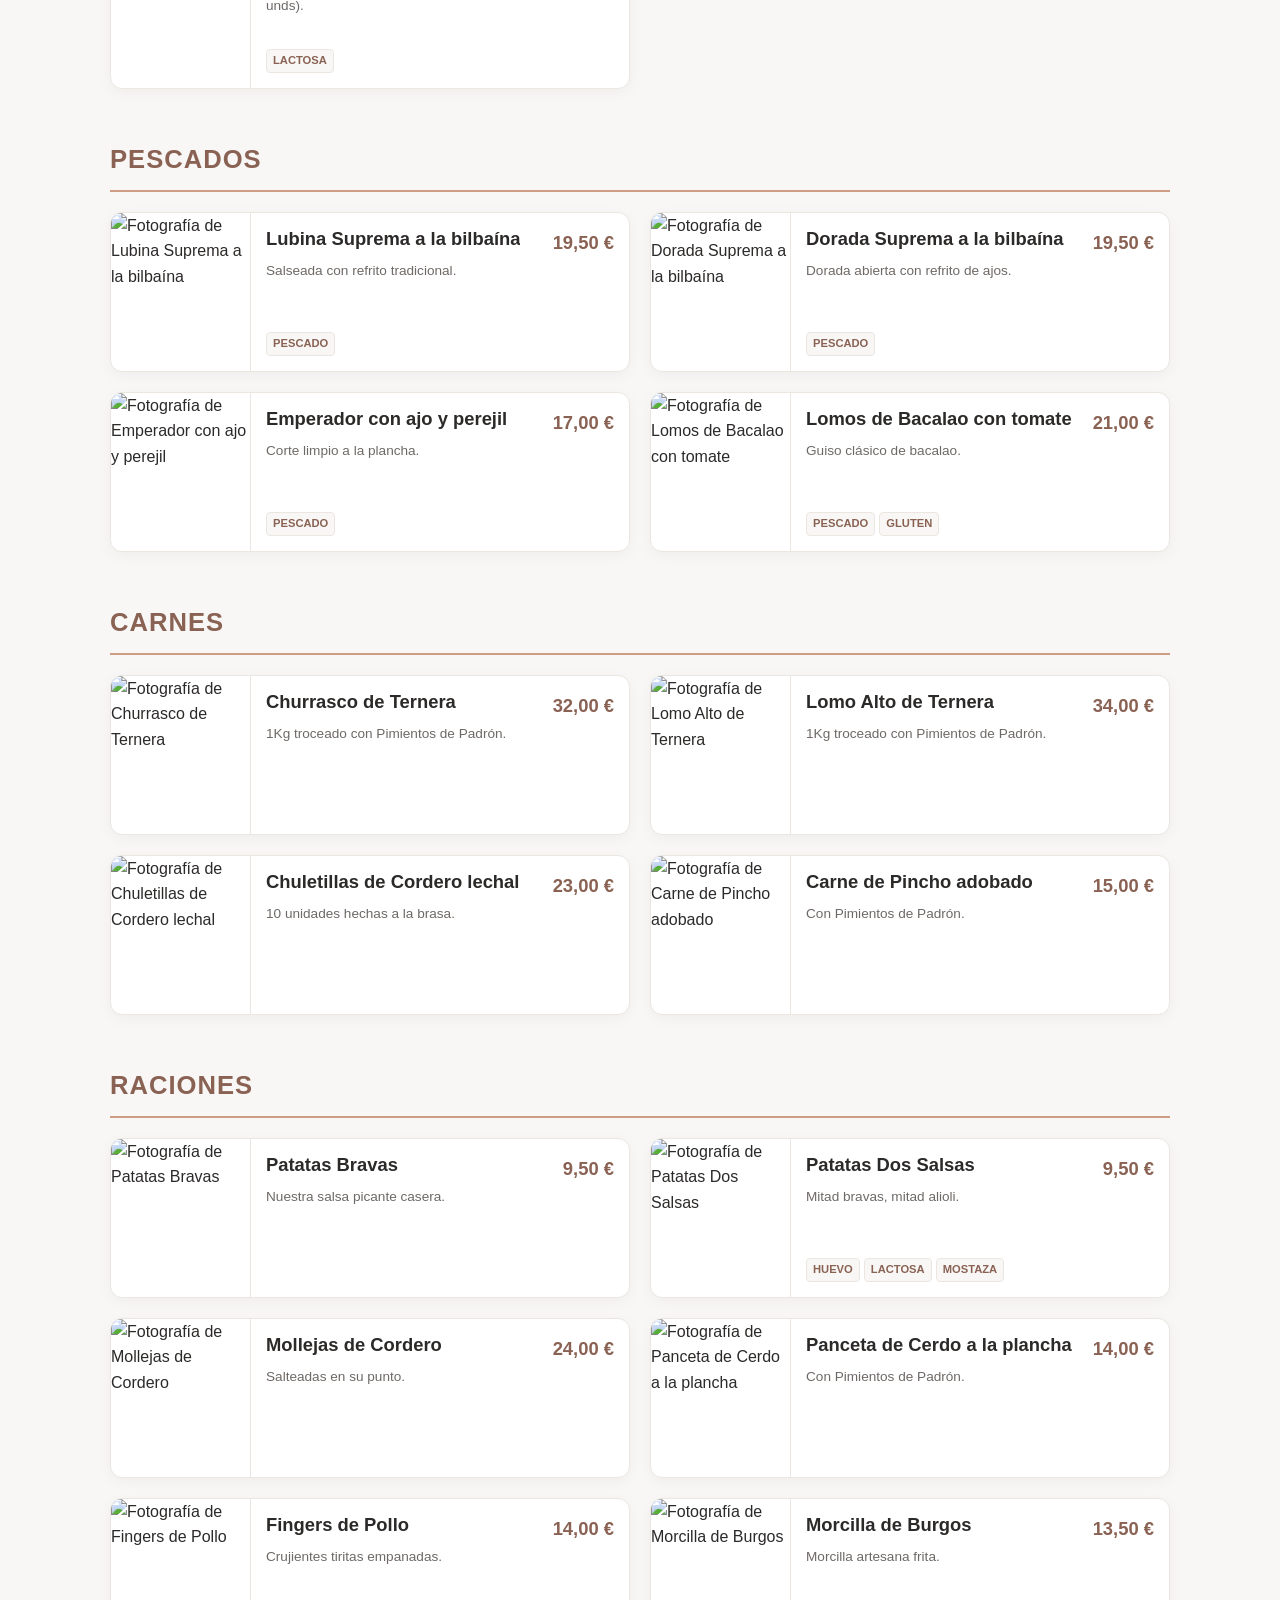
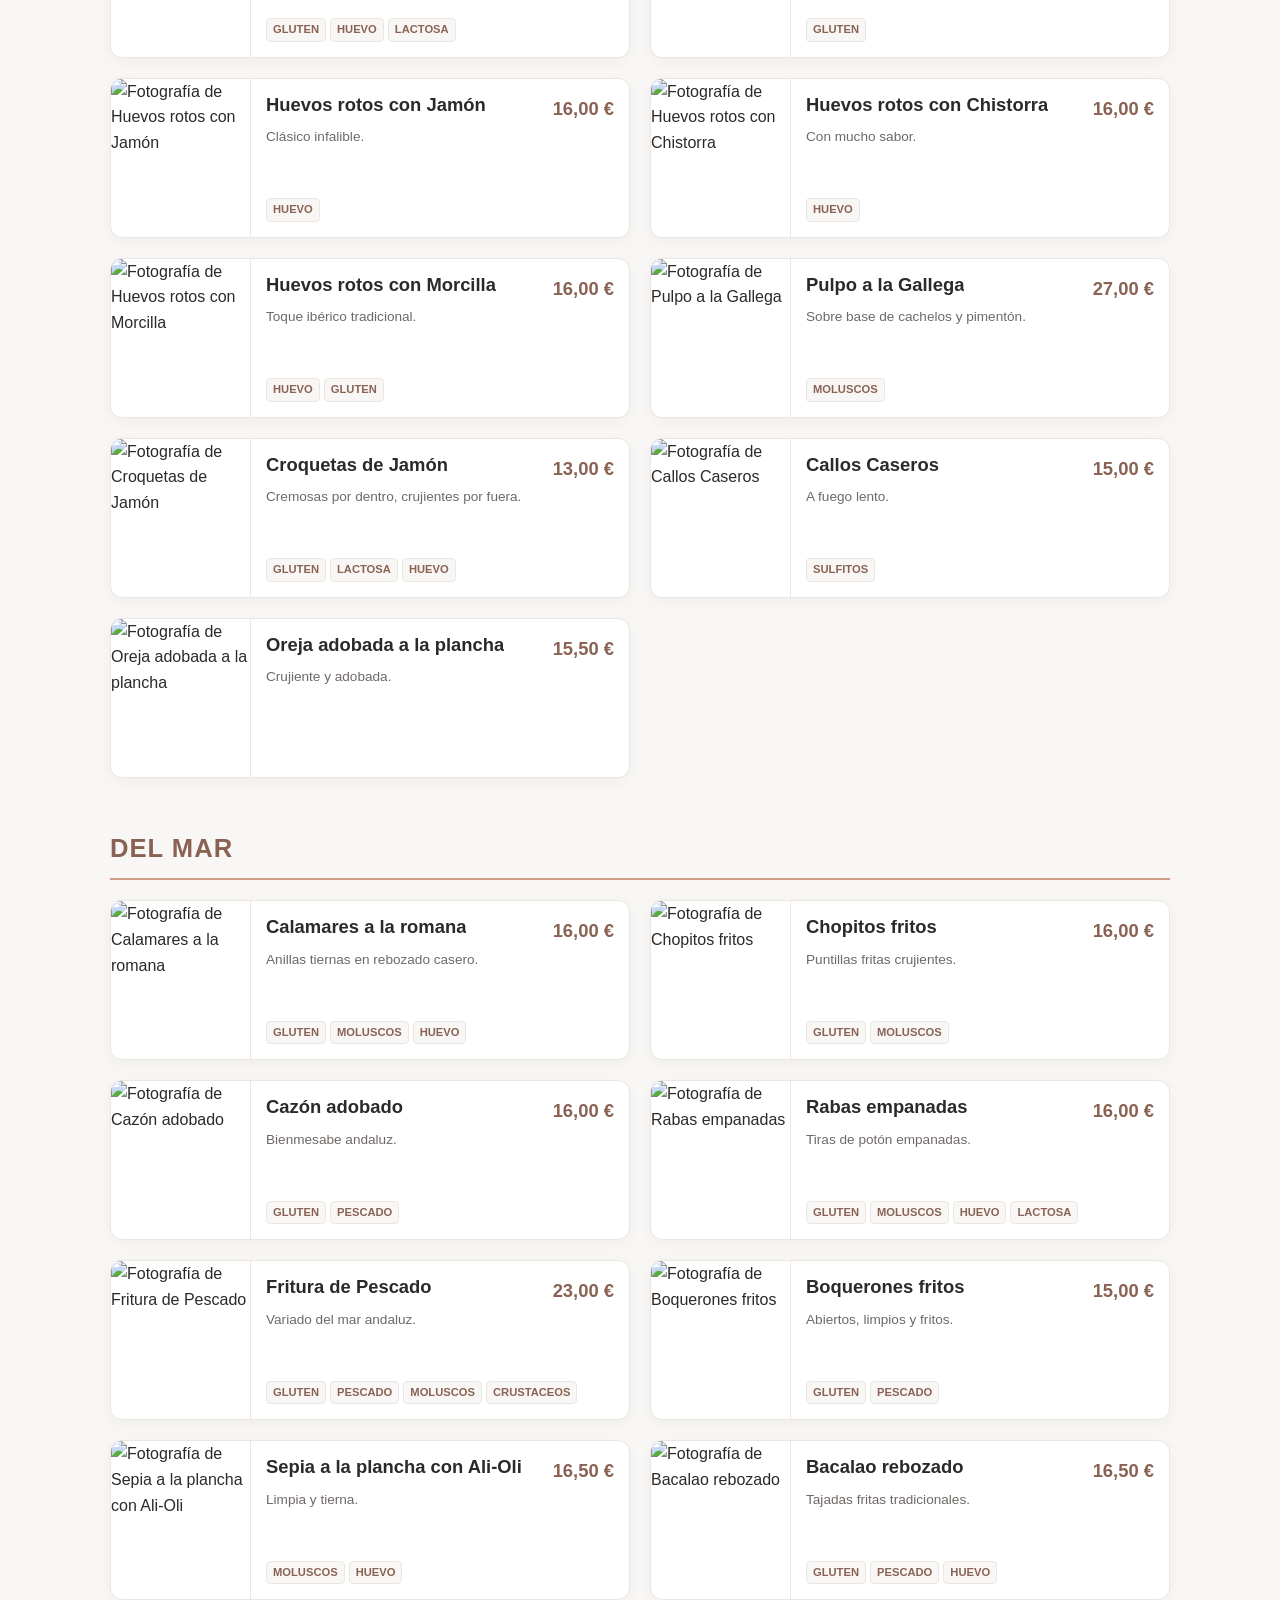
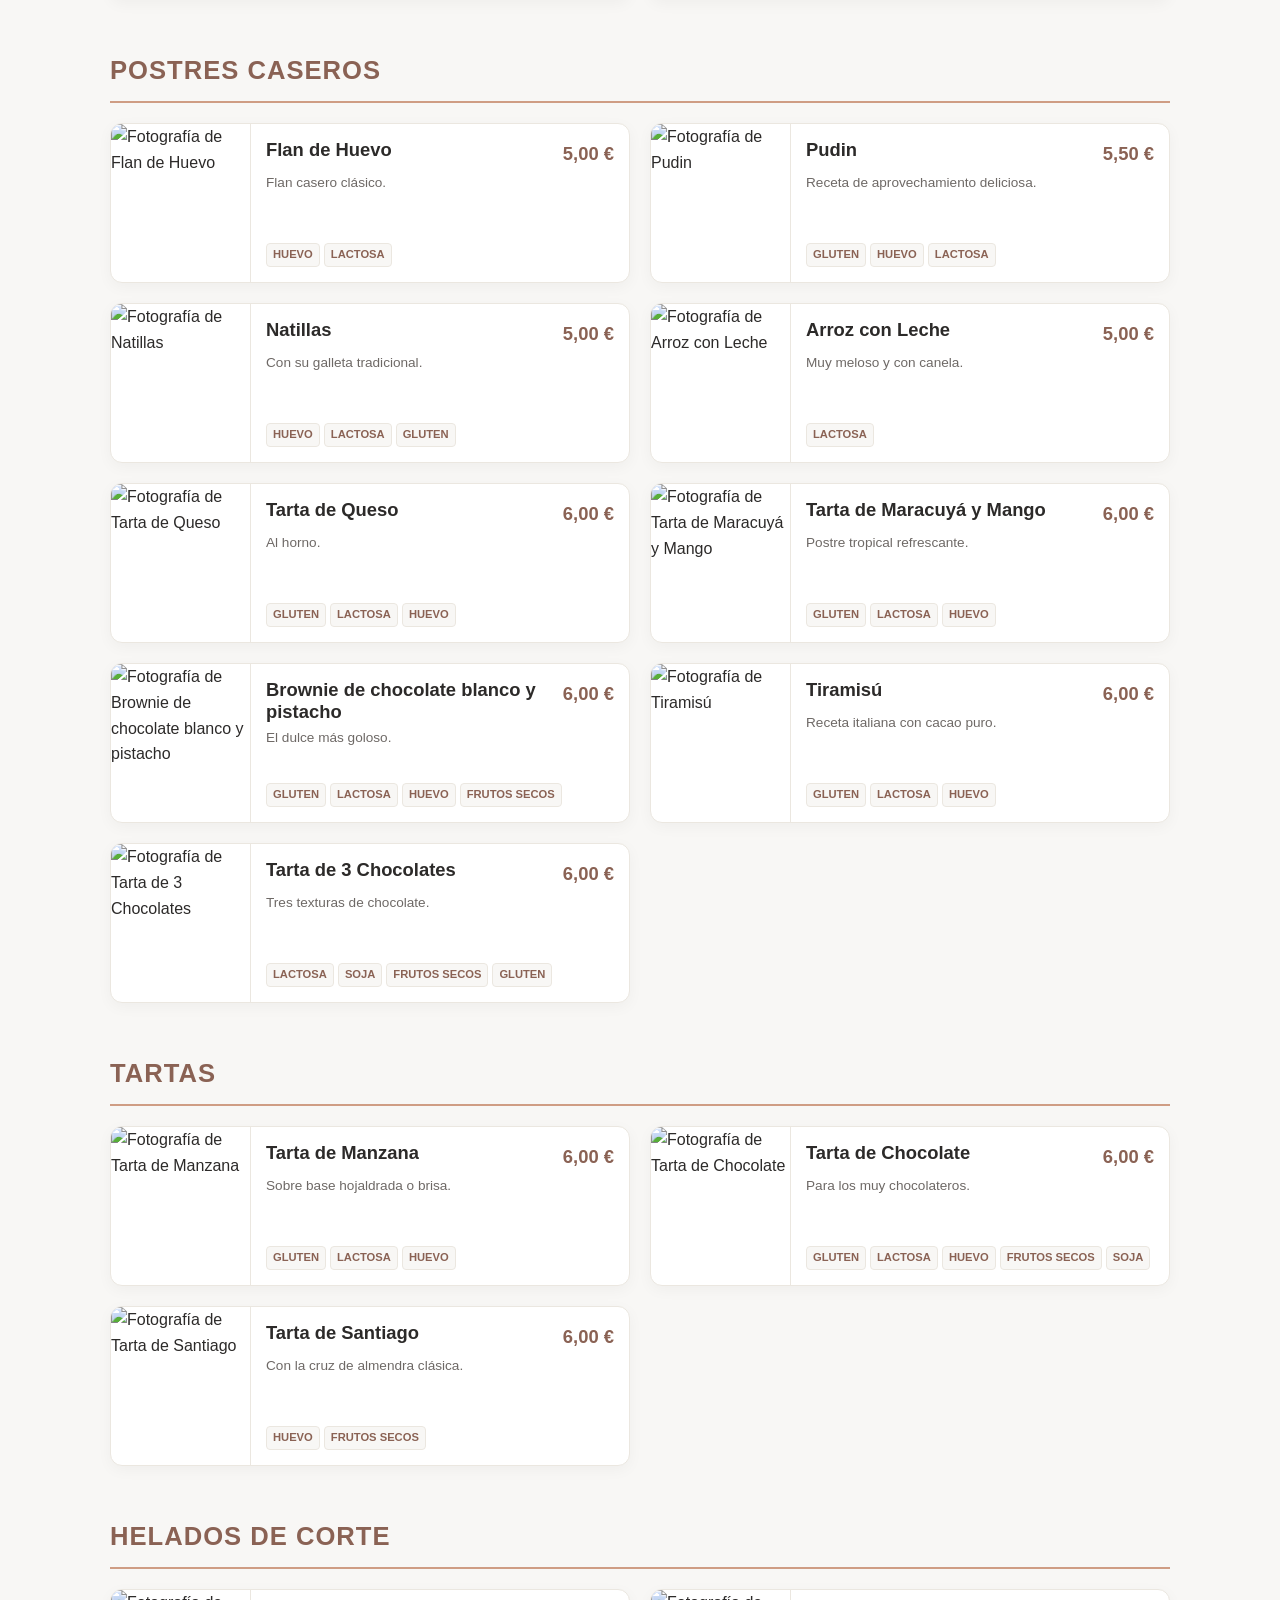
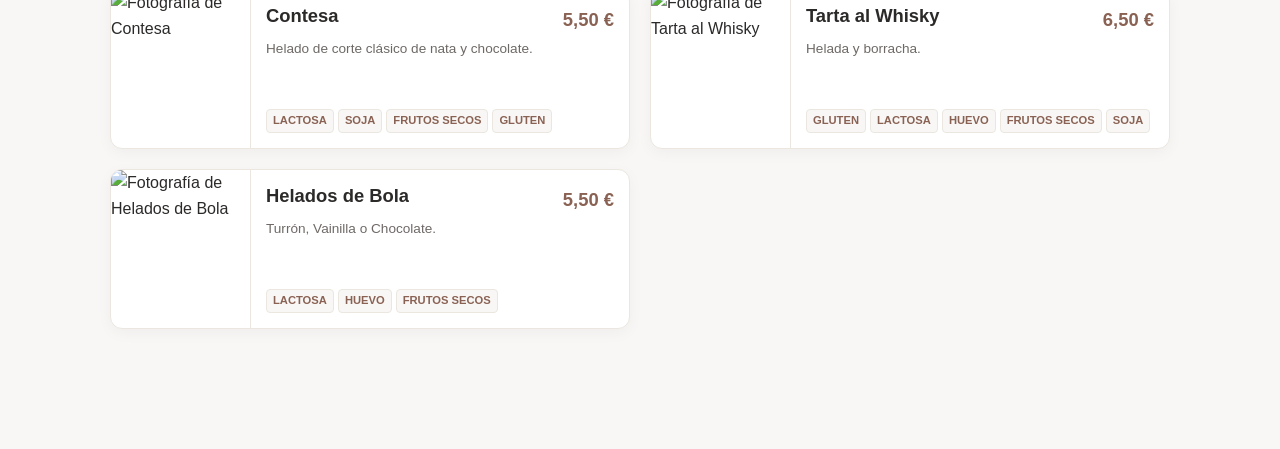
==== commit 74c08283: "Versión 2-beta con cosas por mejorar" ====
--- a/carta/carta.html
+++ b/carta/carta.html
@@ -18,12 +18,13 @@
 </head>
 <body>
     <header class="top-nav">
+        <!-- RUTA DEL LOGO HACIA ATRÁS -->
         <div class="logo-container"><img src="../images/logo.png" alt="Logotipo Oficial El Rincón de Sanabria"></div>
         <nav class="nav-links">
             <a href="../index.html">Inicio</a>
-            <a href="../menú especial/menu_especial.html">Menú<br>Especial</a>
-            <a href="../desayunos/desayunos.html">Desayunos</a>
-            <a href="carta.html" class="active">Carta</a>
+            <a href="../index.html#horarios">Horario</a>
+            <a href="../index.html#instalaciones">Instalaciones</a>
+            <a href="../menu/menu.html" class="active">Menú</a>
         </nav>
     </header>
 
--- a/style.css
+++ b/style.css
@@ -13,7 +13,13 @@
 
 * { box-sizing: border-box; margin: 0; padding: 0; font-family: 'Segoe UI', Tahoma, Geneva, Verdana, sans-serif; }
 
+/* Añadido Scroll Smooth para que al pulsar Horario baje suavemente */
+html { scroll-behavior: smooth; }
+
 body { background-color: var(--bg-color); color: var(--text-main); line-height: 1.6; padding-top: 150px; overflow-x: hidden; }
+
+/* Esto evita que la cabecera tape los elementos al navegar con los enlaces de ancla (#) */
+#horarios, #instalaciones { scroll-margin-top: 180px; }
 
 /* ================= MENÚ SUPERIOR ================= */
 .top-nav {
@@ -59,10 +65,11 @@
     animation: windCascade 0.6s cubic-bezier(0.2, 0.8, 0.2, 1) forwards;
 }
 
-.nav-links a:nth-child(1) { --final-tX: -185px; --final-tY: -45px; animation-delay: 0.05s; } 
-.nav-links a:nth-child(2) { --final-tX: -70px;  --final-tY: -5px;  animation-delay: 0.1s; } 
-.nav-links a:nth-child(3) { --final-tX: 70px;   --final-tY: -5px;  animation-delay: 0.15s; } 
-.nav-links a:nth-child(4) { --final-tX: 185px;  --final-tY: -45px; animation-delay: 0.2s; } 
+/* MODIFICADO: Ajuste del arco para que quepa "INSTALACIONES" sin chocar */
+.nav-links a:nth-child(1) { --final-tX: -220px; --final-tY: -45px; animation-delay: 0.05s; } /* INICIO */
+.nav-links a:nth-child(2) { --final-tX: -90px;  --final-tY: -5px;  animation-delay: 0.1s; }  /* HORARIO */
+.nav-links a:nth-child(3) { --final-tX: 95px;   --final-tY: -5px;  animation-delay: 0.15s; } /* INSTALACIONES */
+.nav-links a:nth-child(4) { --final-tX: 220px;  --final-tY: -45px; animation-delay: 0.2s; }  /* MENÚ */
 
 @keyframes windCascade {
     0% { opacity: 0; transform: translate(calc(-50% + var(--final-tX) - 30px), calc(-50% + var(--final-tY) + 10px)); }
@@ -79,11 +86,12 @@
 h1, h2, h3 { color: var(--accent-terracotta); margin-bottom: 15px; }
 .text-center { text-align: center; }
 .mt-2 { margin-top: 20px; } .mb-2 { margin-bottom: 20px; }
-
 .category-title { font-size: 1.6rem; color: var(--accent-terracotta); margin: 50px 0 20px 0; text-transform: uppercase; border-bottom: 2px solid var(--accent-gold); padding-bottom: 10px; display: block; letter-spacing: 1px; }
 
+/* Tarjetas Verticales */
 .grid-menu { display: grid; grid-template-columns: repeat(auto-fill, minmax(300px, 1fr)); gap: 20px; margin-top: 30px; }
-.card { background: var(--surface-color); border-radius: var(--border-radius); overflow: hidden; box-shadow: 0 4px 15px rgba(0,0,0,0.04); border: 1px solid var(--surface-light); display: flex; flex-direction: column; height: auto; min-height: 420px; color: var(--text-main); }
+.card { background: var(--surface-color); border-radius: var(--border-radius); overflow: hidden; box-shadow: 0 4px 15px rgba(0,0,0,0.04); border: 1px solid var(--surface-light); display: flex; flex-direction: column; height: auto; min-height: 420px; color: var(--text-main); transition: transform 0.3s ease, box-shadow 0.3s ease; }
+.card-hover:hover { transform: translateY(-5px); box-shadow: 0 10px 25px rgba(0,0,0,0.08); border-color: var(--accent-gold); }
 .card-img { width: 100%; height: 200px; min-height: 200px; object-fit: cover; }
 .card-body { padding: 20px; flex-grow: 1; display: flex; flex-direction: column; }
 .card-header { display: flex; justify-content: space-between; align-items: flex-start; margin-bottom: 10px; }
@@ -91,18 +99,9 @@
 .card-price { color: var(--accent-terracotta); font-weight: 800; font-size: 1.15rem; white-space: nowrap; }
 .card-desc { color: var(--text-muted); font-size: 0.9rem; margin-bottom: 15px; }
 
-/* ================= TARJETAS HORIZONTALES (LA CARTA) ================= */
+/* Tarjetas Horizontales */
 .grid-menu-horizontal { display: grid; grid-template-columns: repeat(auto-fill, minmax(450px, 1fr)); gap: 20px; }
-.card-horizontal {
-    background: var(--surface-color); 
-    border-radius: var(--border-radius); 
-    overflow: hidden;
-    box-shadow: 0 4px 15px rgba(0,0,0,0.04); 
-    border: 1px solid var(--surface-light);
-    display: flex; flex-direction: row; cursor: pointer; transition: var(--transition); 
-    height: 160px; /* <--- FIJADO: Para que sean todas iguales en PC */
-    color: var(--text-main);
-}
+.card-horizontal { background: var(--surface-color); border-radius: var(--border-radius); overflow: hidden; box-shadow: 0 4px 15px rgba(0,0,0,0.04); border: 1px solid var(--surface-light); display: flex; flex-direction: row; cursor: pointer; transition: var(--transition); height: 160px; color: var(--text-main); }
 .card-horizontal:hover { transform: translateY(-4px); border-color: var(--accent-gold); box-shadow: 0 8px 25px rgba(0,0,0,0.08); }
 .card-img-left { width: 140px; min-width: 140px; height: 100%; object-fit: cover; border-right: 1px solid var(--surface-light); }
 .card-body-horizontal { padding: 15px; display: flex; flex-direction: column; width: 100%; overflow: hidden; }
@@ -117,69 +116,6 @@
 .special-menu-box h3 { font-size: 1.3rem; letter-spacing: 1px; margin-top: 30px; color: var(--accent-terracotta); text-transform: uppercase; font-weight: 700; }
 .special-menu-list { list-style: none; padding: 0; margin: 15px 0 30px; }
 .special-menu-list li { margin-bottom: 10px; font-size: 1.1rem; color: var(--text-main); }
-
-/* ================= BOTONES FLOTANTES Y MODALES ================= */
-.ai-fab-floating {
-    position: fixed; bottom: 30px; right: 30px; z-index: 1000;
-    background: linear-gradient(135deg, var(--accent-gold), var(--accent-terracotta));
-    color: #ffffff; border: none; padding: 15px 25px; font-size: 1.05rem; font-weight: bold;
-    border-radius: 50px; cursor: pointer; box-shadow: 0 8px 25px rgba(207, 157, 132, 0.4);
-    transition: transform 0.2s ease, box-shadow 0.2s ease;
-}
-.ai-fab-floating:active { transform: scale(0.95); }
-
-.scroll-action-btn {
-    position: fixed; left: 30px; bottom: 30px; z-index: 1000;
-    width: 55px; height: 55px; background: var(--surface-color);
-    border: 1px solid var(--surface-light); border-radius: 50%;
-    display: flex; justify-content: center; align-items: center;
-    cursor: pointer; box-shadow: 0 4px 15px rgba(0,0,0,0.08);
-    transition: all 0.5s cubic-bezier(0.25, 1, 0.5, 1);
-}
-.scroll-action-btn:hover { background: var(--accent-gold); border-color: var(--accent-gold); }
-.scroll-arrow { width: 14px; height: 14px; border-bottom: 3px solid var(--accent-terracotta); border-right: 3px solid var(--accent-terracotta); transform: translateY(-3px) rotate(45deg); transition: all 0.3s ease; }
-.scroll-action-btn:hover .scroll-arrow { border-color: #ffffff; }
-.scroll-action-btn.flipped { transform: rotate(180deg); }
-
-/* MODAL / POPUPS */
-.modal-overlay {
-    position: fixed; top: 0; left: 0; width: 100%; height: 100%;
-    background: rgba(248, 247, 245, 0.85); backdrop-filter: blur(8px);
-    display: flex; justify-content: center; align-items: center; z-index: 2000; padding: 20px;
-    opacity: 0; visibility: hidden; transition: opacity 0.3s ease, visibility 0.3s ease;
-}
-.modal-overlay.active { opacity: 1; visibility: visible; }
-.modal-content {
-    background: var(--surface-color); width: 100%; max-width: 500px;
-    border-radius: var(--border-radius); position: relative; max-height: 90vh; overflow-y: auto; 
-    box-shadow: 0 20px 50px rgba(0,0,0,0.15); transform: scale(0.8); transition: transform 0.4s cubic-bezier(0.175, 0.885, 0.32, 1.275);
-    border: 1px solid var(--surface-light);
-}
-.modal-overlay.active .modal-content { transform: scale(1); }
-.dish-modal-img { width: 100%; height: 250px; object-fit: cover; border-bottom: 1px solid var(--surface-light); }
-.dish-modal-body { padding: 30px; }
-.modal-close {
-    position: absolute; top: 15px; right: 15px; background: rgba(255,255,255,0.9); border: 1px solid var(--surface-light); color: var(--text-main);
-    width: 35px; height: 35px; border-radius: 50%; font-size: 1.2rem; cursor: pointer; display: flex; justify-content: center; align-items: center;
-    transition: background 0.2s; backdrop-filter: blur(4px); box-shadow: 0 2px 10px rgba(0,0,0,0.1);
-}
-.modal-close:hover { background: var(--accent-gold); color: white; border-color: var(--accent-gold); }
-
-/* WIZARD IA (EL BOT DE LA CARTA) */
-.wizard-content { padding: 30px; }
-.wizard-step { display: none; flex-direction: column; gap: 15px; }
-.wizard-step.active { display: flex; animation: fadeIn 0.3s; }
-@keyframes fadeIn { from { opacity: 0; transform: translateY(10px); } to { opacity: 1; transform: translateY(0); } }
-.option-grid { display: flex; flex-wrap: wrap; gap: 10px; justify-content: center; }
-.option-btn { background: var(--bg-color); color: var(--text-main); border: 1px solid var(--surface-light); padding: 10px 15px; border-radius: 8px; cursor: pointer; flex-grow: 1; text-align: center; transition: all 0.2s;}
-.option-btn.selected { background: rgba(207, 157, 132, 0.15); border-color: var(--accent-gold); color: var(--accent-terracotta); font-weight: bold;}
-.tags-input { width: 100%; background: var(--bg-color); border: 1px solid var(--surface-light); padding: 12px; border-radius: 8px; color: var(--text-main); outline: none; margin-bottom: 10px;}
-.tag { background: var(--accent-gold); color: #fff; padding: 4px 10px; border-radius: 12px; font-size: 0.85rem; display: inline-flex; align-items: center; gap: 5px; margin: 2px;}
-.btn-primary { background: var(--accent-terracotta); color: white; border: none; padding: 12px; border-radius: 8px; cursor: pointer; font-weight: bold; width: 100%; margin-top: 10px; transition: 0.2s;}
-.btn-primary:active { transform: scale(0.95); }
-.btn-secondary { background: transparent; color: var(--text-muted); border: 1px solid var(--text-muted); padding: 12px; border-radius: 8px; cursor: pointer; width: 100%; margin-top: 10px;}
-.flex-row { display: flex; gap: 10px; }
-
 
 /* ================= SECCIÓN COMPLEMENTOS (SERVICIOS Y PAGOS) ================= */
 .services-section { padding: 60px 20px; background-color: var(--bg-color); border-top: 1px solid var(--surface-light); }
@@ -211,7 +147,41 @@
 .footer-links a { color: #b3b3b3; text-decoration: none; margin-left: 15px; }
 .footer-links a:hover { color: white; }
 
-/* ================= CARRUSEL INICIO ================= */
+/* ================= BOTONES FLOTANTES Y MODALES ================= */
+.ai-fab-floating { position: fixed; bottom: 30px; right: 30px; z-index: 1000; background: linear-gradient(135deg, var(--accent-gold), var(--accent-terracotta)); color: #ffffff; border: none; padding: 15px 25px; font-size: 1.05rem; font-weight: bold; border-radius: 50px; cursor: pointer; box-shadow: 0 8px 25px rgba(207, 157, 132, 0.4); transition: transform 0.2s ease, box-shadow 0.2s ease; }
+.ai-fab-floating:active { transform: scale(0.95); }
+
+.scroll-action-btn { position: fixed; left: 30px; bottom: 30px; z-index: 1000; width: 55px; height: 55px; background: var(--surface-color); border: 1px solid var(--surface-light); border-radius: 50%; display: flex; justify-content: center; align-items: center; cursor: pointer; box-shadow: 0 4px 15px rgba(0,0,0,0.08); transition: all 0.5s cubic-bezier(0.25, 1, 0.5, 1); }
+.scroll-action-btn:hover { background: var(--accent-gold); border-color: var(--accent-gold); }
+.scroll-arrow { width: 14px; height: 14px; border-bottom: 3px solid var(--accent-terracotta); border-right: 3px solid var(--accent-terracotta); transform: translateY(-3px) rotate(45deg); transition: all 0.3s ease; }
+.scroll-action-btn:hover .scroll-arrow { border-color: #ffffff; }
+.scroll-action-btn.flipped { transform: rotate(180deg); }
+
+.modal-overlay { position: fixed; top: 0; left: 0; width: 100%; height: 100%; background: rgba(248, 247, 245, 0.85); backdrop-filter: blur(8px); display: flex; justify-content: center; align-items: center; z-index: 2000; padding: 20px; opacity: 0; visibility: hidden; transition: opacity 0.3s ease, visibility 0.3s ease; }
+.modal-overlay.active { opacity: 1; visibility: visible; }
+.modal-content { background: var(--surface-color); width: 100%; max-width: 500px; border-radius: var(--border-radius); position: relative; max-height: 90vh; overflow-y: auto; box-shadow: 0 20px 50px rgba(0,0,0,0.15); transform: scale(0.8); transition: transform 0.4s cubic-bezier(0.175, 0.885, 0.32, 1.275); border: 1px solid var(--surface-light); }
+.modal-overlay.active .modal-content { transform: scale(1); }
+.dish-modal-img { width: 100%; height: 250px; object-fit: cover; border-bottom: 1px solid var(--surface-light); }
+.dish-modal-body { padding: 30px; }
+.modal-close { position: absolute; top: 15px; right: 15px; background: rgba(255,255,255,0.9); border: 1px solid var(--surface-light); color: var(--text-main); width: 35px; height: 35px; border-radius: 50%; font-size: 1.2rem; cursor: pointer; display: flex; justify-content: center; align-items: center; transition: background 0.2s; backdrop-filter: blur(4px); box-shadow: 0 2px 10px rgba(0,0,0,0.1); }
+.modal-close:hover { background: var(--accent-gold); color: white; border-color: var(--accent-gold); }
+
+/* WIZARD IA */
+.wizard-content { padding: 30px; }
+.wizard-step { display: none; flex-direction: column; gap: 15px; }
+.wizard-step.active { display: flex; animation: fadeIn 0.3s; }
+@keyframes fadeIn { from { opacity: 0; transform: translateY(10px); } to { opacity: 1; transform: translateY(0); } }
+.option-grid { display: flex; flex-wrap: wrap; gap: 10px; justify-content: center; }
+.option-btn { background: var(--bg-color); color: var(--text-main); border: 1px solid var(--surface-light); padding: 10px 15px; border-radius: 8px; cursor: pointer; flex-grow: 1; text-align: center; transition: all 0.2s;}
+.option-btn.selected { background: rgba(207, 157, 132, 0.15); border-color: var(--accent-gold); color: var(--accent-terracotta); font-weight: bold;}
+.tags-input { width: 100%; background: var(--bg-color); border: 1px solid var(--surface-light); padding: 12px; border-radius: 8px; color: var(--text-main); outline: none; margin-bottom: 10px;}
+.tag { background: var(--accent-gold); color: #fff; padding: 4px 10px; border-radius: 12px; font-size: 0.85rem; display: inline-flex; align-items: center; gap: 5px; margin: 2px;}
+.btn-primary { background: var(--accent-terracotta); color: white; border: none; padding: 12px; border-radius: 8px; cursor: pointer; font-weight: bold; width: 100%; margin-top: 10px; transition: 0.2s;}
+.btn-primary:active { transform: scale(0.95); }
+.btn-secondary { background: transparent; color: var(--text-muted); border: 1px solid var(--text-muted); padding: 12px; border-radius: 8px; cursor: pointer; width: 100%; margin-top: 10px;}
+.flex-row { display: flex; gap: 10px; }
+
+/* ================= CARRUSEL INICIO (-60PX) ================= */
 .carousel-wrapper { position: relative; width: 100%; height: 70vh; min-height: 450px; max-height: 700px; overflow: hidden; margin-bottom: 30px; margin-top: -60px; }
 .carousel-wrapper::before { content: ""; position: absolute; top: 0; left: 0; width: 100%; height: 150px; background: linear-gradient(to bottom, rgba(248, 247, 245, 0.8) 0%, transparent 100%); z-index: 5; pointer-events: none; }
 .carousel-track { display: flex; width: 100%; height: 100%; overflow-x: auto; overflow-y: hidden; scroll-snap-type: x mandatory; -ms-overflow-style: none; scrollbar-width: none; }
@@ -230,22 +200,20 @@
 .indicator-dot { width: 14px; height: 8px; background: rgba(0,0,0,0.15); border-radius: 8px; cursor: pointer; transition: all 0.4s cubic-bezier(0.25, 1, 0.5, 1); pointer-events: auto; }
 .indicator-dot.active { background: var(--accent-terracotta); width: 32px; box-shadow: 0 0 12px rgba(138, 98, 84, 0.4); }
 
-/* ================= DISPOSITIVOS MÓVILES (REGLAS DE SIMETRÍA) ================= */
+/* ================= DISPOSITIVOS MÓVILES (NUEVA SIMETRÍA) ================= */
 @media (max-width: 768px) {
     body { padding-top: 140px; }
     .top-nav { height: 140px; padding-top: 10px; }
     .logo-container img { height: 55px; width: 55px; } 
     
-    .nav-links a { font-size: 0.95rem; letter-spacing: 1px; }
-    .nav-links a:nth-child(1) { --final-tX: -135px; --final-tY: -35px; }
-    .nav-links a:nth-child(2) { --final-tX: -55px;  --final-tY: 0px; }
-    .nav-links a:nth-child(3) { --final-tX: 55px;   --final-tY: 0px; }
-    .nav-links a:nth-child(4) { --final-tX: 135px;  --final-tY: -35px; }
+    .nav-links a { font-size: 0.85rem; letter-spacing: 1px; }
+    .nav-links a:nth-child(1) { --final-tX: -145px; --final-tY: -35px; }
+    .nav-links a:nth-child(2) { --final-tX: -65px;  --final-tY: 0px; }
+    .nav-links a:nth-child(3) { --final-tX: 65px;   --final-tY: 0px; }
+    .nav-links a:nth-child(4) { --final-tX: 145px;  --final-tY: -35px; }
     
     .grid-menu-horizontal { grid-template-columns: 1fr; }
-    
-    /* <--- AQUÍ ESTÁ LA MAGIA PARA LA SIMETRÍA EN MÓVIL ---> */
-    .card-horizontal { height: 150px; } /* Altura fija para forzar simetría perfecta */
+    .card-horizontal { height: 150px; } 
     .card-img-left { width: 120px; min-width: 120px; }
     .card-title-horizontal { font-size: 1.05rem; }
     
